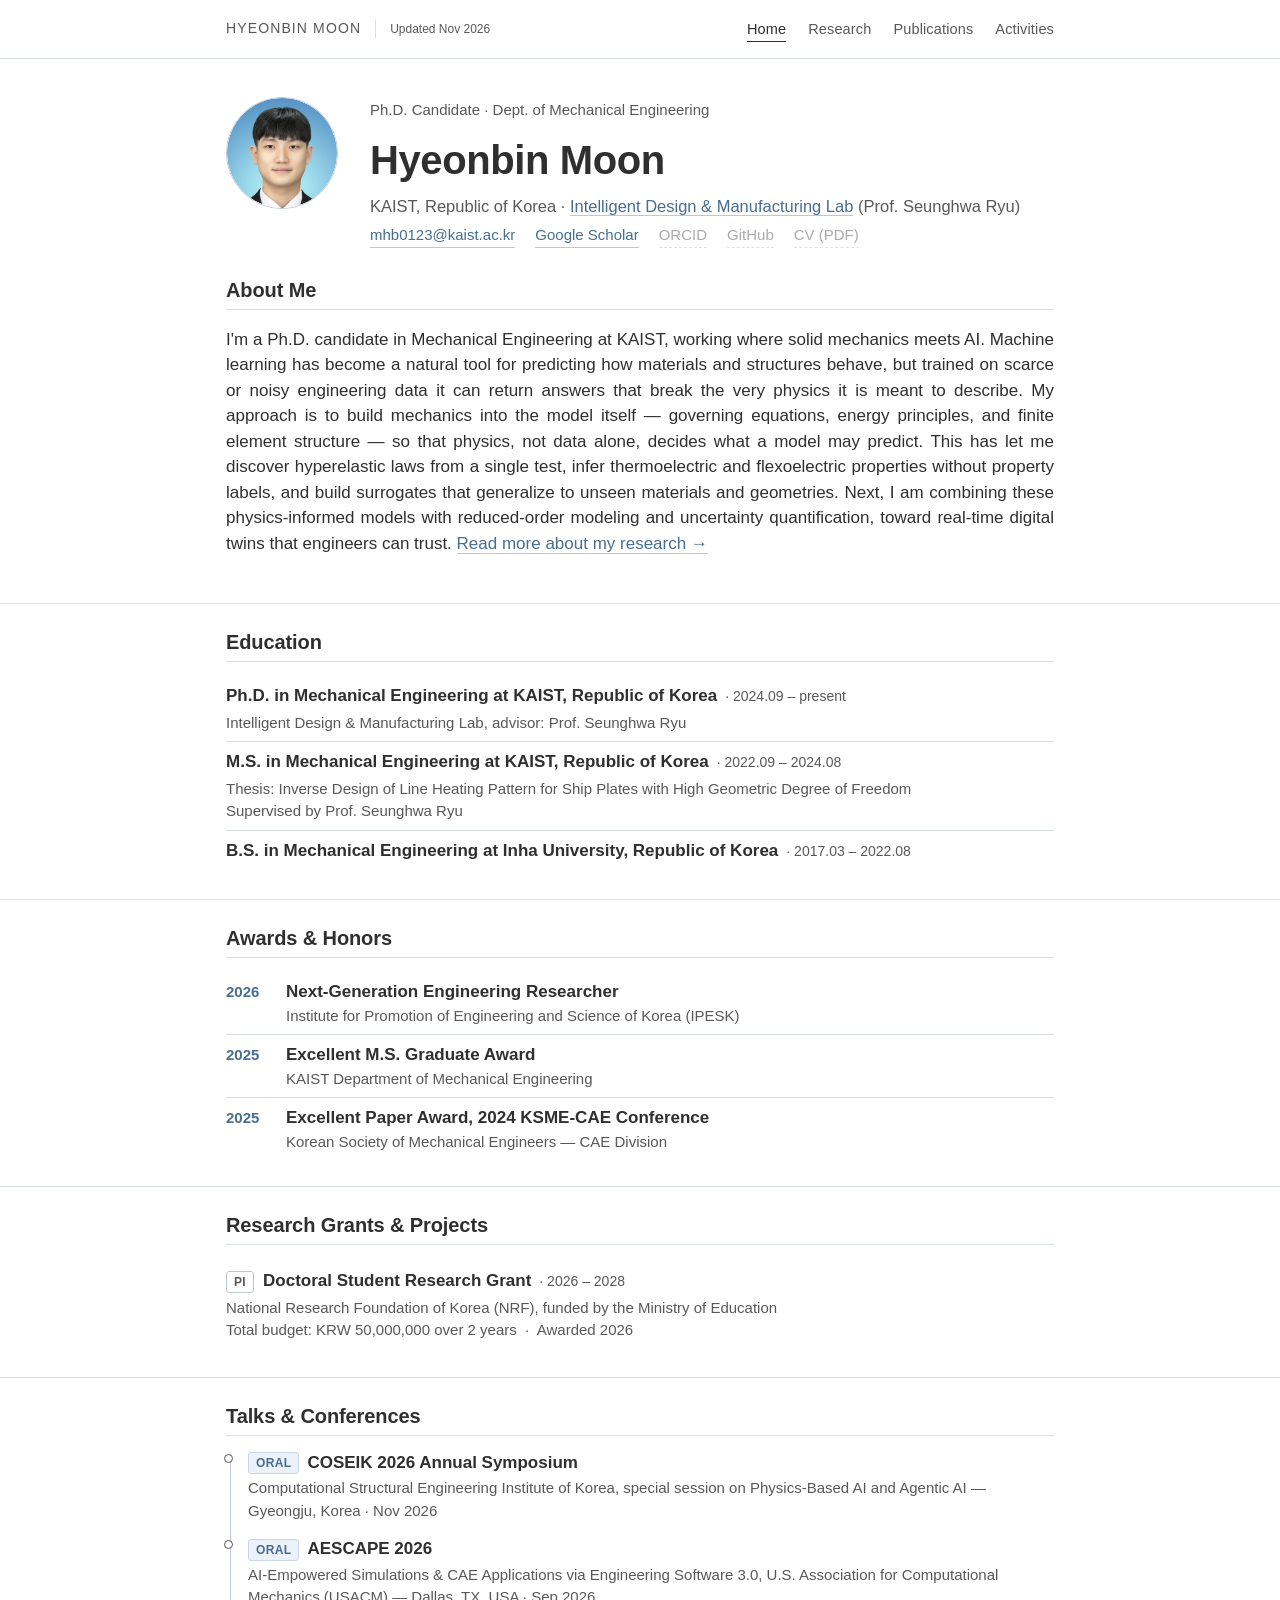
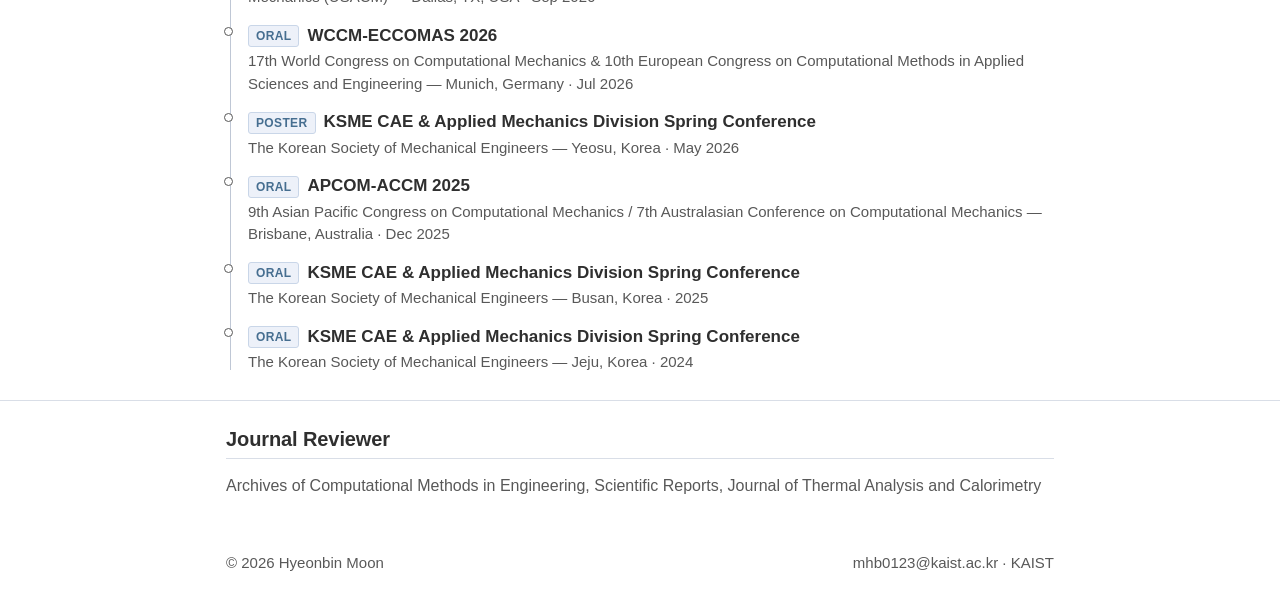
==== index.html @ 7c792e45 "Deeper orange for first-author numbers Co-Authored-By: Claude Opus 5.5 <noreply@anthropic.com>" ====
<!DOCTYPE html>
<html lang="en">
<head>
<meta charset="UTF-8">
<meta name="viewport" content="width=device-width, initial-scale=1.0">
<title>Hyeonbin Moon — Ph.D. Researcher</title>

<link rel="icon" type="image/svg+xml" href="data:image/svg+xml,%3Csvg xmlns='http://www.w3.org/2000/svg' viewBox='0 0 64 64'%3E%3Cdefs%3E%3ClinearGradient id='g' x1='0' y1='0' x2='1' y2='1'%3E%3Cstop offset='0' stop-color='%232657c9'/%3E%3Cstop offset='1' stop-color='%2300a896'/%3E%3C/linearGradient%3E%3C/defs%3E%3Ccircle cx='32' cy='32' r='32' fill='url(%23g)'/%3E%3Ctext x='32' y='43' font-family='Arial,Helvetica,sans-serif' font-size='27' font-weight='700' fill='white' text-anchor='middle'%3EHM%3C/text%3E%3C/svg%3E">

<meta name="description" content="Hyeonbin Moon — Ph.D. candidate in Mechanical Engineering at KAIST, working on computational solid mechanics through physics-informed machine learning. Publications, talks, and research.">

<meta property="og:type" content="website">
<meta property="og:title" content="Hyeonbin Moon — Ph.D. Researcher">
<meta property="og:description" content="Hyeonbin Moon — Ph.D. candidate in Mechanical Engineering at KAIST, working on computational solid mechanics through physics-informed machine learning. Publications, talks, and research.">
<meta name="twitter:card" content="summary">
<meta name="twitter:title" content="Hyeonbin Moon — Ph.D. Researcher">
<meta name="twitter:description" content="Hyeonbin Moon — Ph.D. candidate in Mechanical Engineering at KAIST, working on computational solid mechanics through physics-informed machine learning. Publications, talks, and research.">

<link rel="stylesheet" href="styles.css?v=20261115f">
<script type="application/ld+json">
{
  "@context": "https://schema.org",
  "@type": "Person",
  "name": "Hyeonbin Moon",
  "jobTitle": "Ph.D. Candidate",
  "email": "mailto:mhb0123@kaist.ac.kr",
  "affiliation": {
    "@type": "CollegeOrUniversity",
    "name": "KAIST (Korea Advanced Institute of Science and Technology)"
  },
  "alumniOf": [
    {"@type": "CollegeOrUniversity", "name": "KAIST"},
    {"@type": "CollegeOrUniversity", "name": "Inha University"}
  ],
  "sameAs": [
    "https://scholar.google.com/citations?hl=en&user=YVXCVJMAAAAJ"
  ],
  "knowsAbout": ["AI for Solid Mechanics", "Physics-Informed Machine Learning", "Computational Solid Mechanics", "Reduced-Order Modeling", "Uncertainty Quantification", "Digital Twins", "Inverse Design"]
}
</script>
</head>
<body class="page-home">

<nav>
  <div class="wrap">
    <div class="brand-group">
      <a class="brand" href="index.html">HYEONBIN MOON</a>
      <span class="nav-updated">Updated Nov 2026</span>
    </div>
    <button class="nav-toggle" id="navToggle" aria-label="Toggle menu" aria-expanded="false">
      <span></span><span></span><span></span>
    </button>
    <ul id="navList">
      <li><a href="index.html" aria-current="page">Home</a></li>
      <li><a href="research.html">Research</a></li>
      <li><a href="publications.html">Publications</a></li>
      <li><a href="misc.html">Activities</a></li>
    </ul>
  </div>
</nav>

<header class="hero">
  <div class="wrap hero-row">
    <div class="avatar"><div class="avatar-inner"><img src="[data-uri]" alt="Hyeonbin Moon"></div></div>
    <div class="hero-text">
      <span class="eyebrow">Ph.D. Candidate · Dept. of Mechanical Engineering</span>
      <h1 class="name">Hyeonbin Moon</h1>
      <p class="role-affiliation">KAIST, Republic of Korea · <a href="https://sites.google.com/site/seunghwalab/home" target="_blank" rel="noopener">Intelligent Design &amp; Manufacturing Lab</a> (Prof. Seunghwa Ryu)</p>
      <div class="contact-row">
        <a href="mailto:mhb0123@kaist.ac.kr">mhb0123@kaist.ac.kr</a>
        <a href="https://scholar.google.com/citations?hl=en&user=YVXCVJMAAAAJ" target="_blank" rel="noopener">Google Scholar</a>
        <span class="contact-pending">ORCID</span>
        <span class="contact-pending">GitHub</span>
        <span class="contact-pending">CV (PDF)</span>
      </div>
    </div>
  </div>

  <div class="wrap hero-about-wrap">
    <div class="section-head"><h2>About Me</h2></div>
    <div class="bio">
        <p>
          I'm a Ph.D. candidate in Mechanical Engineering at KAIST, working where solid mechanics meets AI.
          Machine learning has become a natural tool for predicting how materials and structures behave, but
          trained on scarce or noisy engineering data it can return answers that break the very physics it is
          meant to describe. My approach is to build mechanics into the model itself &mdash; governing equations,
          energy principles, and finite element structure &mdash; so that physics, not data alone, decides what a
          model may predict. This has let me discover hyperelastic laws from a single test, infer thermoelectric
          and flexoelectric properties without property labels, and build surrogates that generalize to unseen
          materials and geometries. Next, I am combining these physics-informed models with reduced-order modeling
          and uncertainty quantification, toward real-time digital twins that engineers can trust.
          <a href="research.html">Read more about my research &rarr;</a>
        </p>
      </div>
  </div>
</header>

<section id="education">
  <div class="wrap">
    <div class="section-head"><span class="icon-badge"><svg viewBox="0 0 24 24" fill="none" stroke="currentColor" stroke-width="2" stroke-linecap="round" stroke-linejoin="round"><path d="M2 9l10-5 10 5-10 5-10-5z"/><path d="M6 11.5v4.5c0 1.5 3 3 6 3s6-1.5 6-3v-4.5"/><path d="M22 9v6"/></svg></span><h2>Education</h2></div>

    <div class="edu-grid">
    <div class="edu-item">
      <div class="edu-degree">Ph.D. in Mechanical Engineering at KAIST, Republic of Korea<span class="edu-dates">&middot; 2024.09 &ndash; present</span></div>
      <div class="edu-meta">Intelligent Design &amp; Manufacturing Lab, advisor: Prof. Seunghwa Ryu</div>
    </div>
    <div class="edu-item">
      <div class="edu-degree">M.S. in Mechanical Engineering at KAIST, Republic of Korea<span class="edu-dates">&middot; 2022.09 &ndash; 2024.08</span></div>
      <div class="edu-meta">Thesis: Inverse Design of Line Heating Pattern for Ship Plates with High Geometric Degree of Freedom</div>
      <div class="edu-meta">Supervised by Prof. Seunghwa Ryu</div>
    </div>
    <div class="edu-item">
      <div class="edu-degree">B.S. in Mechanical Engineering at Inha University, Republic of Korea<span class="edu-dates">&middot; 2017.03 &ndash; 2022.08</span></div>
    </div>
    </div>
  </div>
</section>

<section id="awards">
  <div class="wrap">
    <div class="section-head"><span class="icon-badge"><svg viewBox="0 0 24 24" fill="none" stroke="currentColor" stroke-width="2" stroke-linecap="round" stroke-linejoin="round"><path d="M8 4h8v4a4 4 0 0 1-8 0V4z"/><path d="M8 5H5.5a2.5 2.5 0 0 0 2.5 4.5"/><path d="M16 5h2.5A2.5 2.5 0 0 1 16 9.5"/><path d="M12 12v3"/><path d="M9 20h6"/><path d="M10 15h4l1 5H9l1-5z"/></svg></span><h2>Awards &amp; Honors</h2></div>

    <div class="award-grid">
    <div class="award-item">
      <div class="award-year">2026</div>
      <div>
        <div class="award-name">Next-Generation Engineering Researcher</div>
        <div class="award-org">Institute for Promotion of Engineering and Science of Korea (IPESK)</div>
      </div>
    </div>
    <div class="award-item">
      <div class="award-year">2025</div>
      <div>
        <div class="award-name">Excellent M.S. Graduate Award</div>
        <div class="award-org">KAIST Department of Mechanical Engineering</div>
      </div>
    </div>
    <div class="award-item">
      <div class="award-year">2025</div>
      <div>
        <div class="award-name">Excellent Paper Award, 2024 KSME-CAE Conference</div>
        <div class="award-org">Korean Society of Mechanical Engineers &mdash; CAE Division</div>
      </div>
    </div>
    </div>
  </div>
</section>

<section id="grants">
  <div class="wrap">
    <div class="section-head"><span class="icon-badge"><svg viewBox="0 0 24 24" fill="none" stroke="currentColor" stroke-width="2" stroke-linecap="round" stroke-linejoin="round"><rect x="2" y="6" width="20" height="12" rx="2"/><circle cx="12" cy="12" r="2.5"/><path d="M6 12h.01"/><path d="M18 12h.01"/></svg></span><h2>Research Grants &amp; Projects</h2></div>

    <div class="grant-grid">
    <div class="grant-item">
      <div class="grant-title"><span class="grant-role">PI</span>Doctoral Student Research Grant<span class="grant-dates">&middot; 2026 &ndash; 2028</span></div>
      <div class="grant-meta">National Research Foundation of Korea (NRF), funded by the Ministry of Education</div>
      <div class="grant-meta">Total budget: KRW 50,000,000 over 2 years &nbsp;&middot;&nbsp; Awarded 2026</div>
    </div>
    </div>
  </div>
</section>

<section id="talks">
  <div class="wrap">
    <div class="section-head"><span class="icon-badge"><svg viewBox="0 0 24 24" fill="none" stroke="currentColor" stroke-width="2" stroke-linecap="round" stroke-linejoin="round"><rect x="9" y="2" width="6" height="12" rx="3"/><path d="M5 10a7 7 0 0 0 14 0"/><path d="M12 17v4"/><path d="M9 21h6"/></svg></span><h2>Talks &amp; Conferences</h2></div>
    <div class="timeline">
      <div class="talk">
        <div class="talk-title"><span class="talk-tag">Oral</span>COSEIK 2026 Annual Symposium</div>
        <div class="talk-place">Computational Structural Engineering Institute of Korea, special session on Physics-Based AI and Agentic AI &mdash; Gyeongju, Korea <span class="talk-date">&middot; Nov 2026</span></div>
      </div>
      <div class="talk">
        <div class="talk-title"><span class="talk-tag">Oral</span>AESCAPE 2026</div>
        <div class="talk-place">AI-Empowered Simulations &amp; CAE Applications via Engineering Software 3.0, U.S. Association for Computational Mechanics (USACM) &mdash; Dallas, TX, USA <span class="talk-date">&middot; Sep 2026</span></div>
      </div>
      <div class="talk">
        <div class="talk-title"><span class="talk-tag">Oral</span>WCCM-ECCOMAS 2026</div>
        <div class="talk-place">17th World Congress on Computational Mechanics &amp; 10th European Congress on Computational Methods in Applied Sciences and Engineering &mdash; Munich, Germany <span class="talk-date">&middot; Jul 2026</span></div>
      </div>
      <div class="talk">
        <div class="talk-title"><span class="talk-tag">Poster</span>KSME CAE &amp; Applied Mechanics Division Spring Conference</div>
        <div class="talk-place">The Korean Society of Mechanical Engineers &mdash; Yeosu, Korea <span class="talk-date">&middot; May 2026</span></div>
      </div>
      <div class="talk">
        <div class="talk-title"><span class="talk-tag">Oral</span>APCOM-ACCM 2025</div>
        <div class="talk-place">9th Asian Pacific Congress on Computational Mechanics / 7th Australasian Conference on Computational Mechanics &mdash; Brisbane, Australia <span class="talk-date">&middot; Dec 2025</span></div>
      </div>
      <div class="talk">
        <div class="talk-title"><span class="talk-tag">Oral</span>KSME CAE &amp; Applied Mechanics Division Spring Conference</div>
        <div class="talk-place">The Korean Society of Mechanical Engineers &mdash; Busan, Korea <span class="talk-date">&middot; 2025</span></div>
      </div>
      <div class="talk">
        <div class="talk-title"><span class="talk-tag">Oral</span>KSME CAE &amp; Applied Mechanics Division Spring Conference</div>
        <div class="talk-place">The Korean Society of Mechanical Engineers &mdash; Jeju, Korea <span class="talk-date">&middot; 2024</span></div>
      </div>
    </div>
  </div>
</section>

<section id="reviewer">
  <div class="wrap">
    <div class="section-head"><span class="icon-badge"><svg viewBox="0 0 24 24" fill="none" stroke="currentColor" stroke-width="2" stroke-linecap="round" stroke-linejoin="round"><path d="M9 11l3 3L22 4"/><path d="M21 12v7a2 2 0 0 1-2 2H5a2 2 0 0 1-2-2V5a2 2 0 0 1 2-2h11"/></svg></span><h2>Journal Reviewer</h2></div>
    <div class="journal-list"><span>Archives of Computational Methods in Engineering</span><span>Scientific Reports</span><span>Journal of Thermal Analysis and Calorimetry</span></div>
  </div>
</section>

<footer id="contact">
  <div class="wrap">
    <span>© 2026 Hyeonbin Moon</span>
    <span>mhb0123@kaist.ac.kr · KAIST</span>
  </div>
</footer>

<script>
  (function(){
    var toggle = document.getElementById('navToggle');
    var list = document.getElementById('navList');
    toggle.addEventListener('click', function(){
      var open = list.classList.toggle('open');
      toggle.setAttribute('aria-expanded', open ? 'true' : 'false');
    });
    list.querySelectorAll('a').forEach(function(link){
      link.addEventListener('click', function(){
        list.classList.remove('open');
        toggle.setAttribute('aria-expanded', 'false');
      });
    });
  })();
</script>
</body>
</html>
---- styles.css ----
:root{
  --paper:#FFFFFF;
  --ink:#2F2F2F;
  --ink-soft:#585858;
  --line:#D9DEE7;
  --line-strong:#BFC7D5;
  --accent:#466E90;
  --hover:#F3F5F7;
}

*{box-sizing:border-box;}
html{scroll-behavior:smooth;}
body{
  margin:0;
  background:var(--paper);
  color:var(--ink);
  font-family:Arial, Helvetica, 'Helvetica Neue', -apple-system, 'Segoe UI', sans-serif;
  font-size:17px;
  line-height:1.5;
  -webkit-font-smoothing:antialiased;
}
::selection{background:var(--ink);color:var(--paper);}

a{color:var(--accent);text-decoration:none;border-bottom:1px solid var(--line-strong);}
a:hover{color:var(--ink);border-color:var(--ink);}
a:focus-visible,button:focus-visible{outline:2px solid var(--ink);outline-offset:2px;}

h1,h2,h3{font-family:Arial, Helvetica, 'Helvetica Neue', -apple-system, 'Segoe UI', sans-serif;font-weight:600;margin:0;letter-spacing:-0.01em;line-height:1.2;}

.wrap{max-width:900px;margin:0 auto;padding:0 36px;}

/* ---------- nav ---------- */
nav{
  position:sticky;top:0;z-index:10;
  background:rgba(255,255,255,0.94);
  backdrop-filter:blur(6px);
  border-bottom:1px solid var(--line);
}
nav .wrap{display:flex;justify-content:space-between;align-items:center;height:58px;position:relative;}
nav .brand{font-family:Arial, Helvetica, 'Helvetica Neue', -apple-system, 'Segoe UI', sans-serif;font-size:14px;letter-spacing:0.08em;color:var(--ink-soft);text-transform:uppercase;border-bottom:none;}
nav .brand:hover{color:var(--ink);border-bottom:none;}
.brand-group{display:flex;align-items:center;gap:14px;}
.nav-updated{
  font-family:Arial, Helvetica, 'Helvetica Neue', -apple-system, 'Segoe UI', sans-serif;font-size:12px;color:var(--ink-soft);
  white-space:nowrap;border-left:1px solid var(--line);padding-left:14px;
}
nav ul{list-style:none;display:flex;gap:22px;margin:0;padding:0;}
nav a{border:none;font-size:14.5px;color:var(--ink-soft);font-family:Arial, Helvetica, 'Helvetica Neue', -apple-system, 'Segoe UI', sans-serif;padding-bottom:2px;position:relative;letter-spacing:0.01em;}
nav a::after{content:"";position:absolute;left:0;right:100%;bottom:-3px;height:1px;background:var(--ink);transition:right 0.2s ease;}
nav a:hover{color:var(--ink);}
nav a:hover::after{right:0;}
nav a[aria-current="page"]{color:var(--ink);}
nav a[aria-current="page"]::after{right:0;}

.nav-toggle{
  display:none;flex-direction:column;justify-content:center;gap:5px;
  width:32px;height:32px;background:none;border:none;cursor:pointer;padding:0;
}
.nav-toggle span{display:block;width:100%;height:1.5px;background:var(--ink);border-radius:1px;transition:transform 0.2s ease, opacity 0.2s ease;}
.nav-toggle[aria-expanded="true"] span:nth-child(1){transform:translateY(7px) rotate(45deg);}
.nav-toggle[aria-expanded="true"] span:nth-child(2){opacity:0;}
.nav-toggle[aria-expanded="true"] span:nth-child(3){transform:translateY(-7px) rotate(-45deg);}

/* ---------- hero ---------- */
header.hero{
  position:relative;
  padding:38px 0 30px;
  border-bottom:1px solid var(--line);
  background:var(--paper);
}
.hero-row{display:flex;gap:32px;align-items:flex-start;position:relative;z-index:1;}
.hero-about-wrap{margin-top:30px;}
.avatar{
  flex:0 0 auto;
  width:112px;height:112px;border-radius:50%;
  padding:0;
  background:none;
  border:1px solid var(--line-strong);
}
.avatar-inner{
  width:100%;height:100%;border-radius:50%;
  background:var(--paper);
  display:flex;align-items:center;justify-content:center;
  font-family:Arial, Helvetica, 'Helvetica Neue', -apple-system, 'Segoe UI', sans-serif;font-size:34px;font-weight:600;
  color:var(--ink);
  overflow:hidden;
}
.avatar-inner img{
  width:100%;height:100%;
  object-fit:cover;
  border-radius:50%;
  display:block;
}
.eyebrow{
  display:inline-block;
  font-family:Arial, Helvetica, 'Helvetica Neue', -apple-system, 'Segoe UI', sans-serif;font-size:15px;font-weight:500;color:var(--ink-soft);
  letter-spacing:0;text-transform:none;margin-bottom:14px;
}
h1.name{
  font-size:40px;margin-bottom:10px;letter-spacing:-0.01em;
  color:var(--ink);
}
.role-affiliation{color:var(--ink-soft);font-size:16.5px;margin:0 0 6px;}
.role-tagline{
  color:var(--ink-soft);font-size:17.5px;margin:0 0 22px;font-style:italic;
}
.contact-row{display:flex;flex-wrap:wrap;gap:20px;font-family:Arial, Helvetica, 'Helvetica Neue', -apple-system, 'Segoe UI', sans-serif;font-size:15px;}
.contact-pending{color:var(--ink-soft);opacity:0.5;border-bottom:1px dashed var(--line-strong);cursor:default;}

/* ---------- sections ---------- */
section{padding:26px 0;border-bottom:1px solid var(--line);}
section:last-of-type{border-bottom:none;}
.section-head{
  display:flex;align-items:baseline;gap:14px;margin-bottom:14px;
  border-bottom:1px solid var(--line);padding-bottom:7px;
}
.icon-badge{display:none;}
.section-head h2{font-size:20px;font-weight:600;letter-spacing:-0.005em;}
.section-head .note{margin-left:4px;}

.bio p{color:var(--ink);font-size:17px;text-align:justify;hyphens:auto;}
.interests{margin-top:20px;font-size:14.5px;color:var(--ink-soft);}
.interests span{color:var(--ink-soft);}
.interests span+span::before{content:"  \00b7  ";color:var(--line-strong);}

/* journal reviewer list */
.journal-list{font-size:16px;color:var(--ink-soft);line-height:1.6;}
.journal-list span{color:var(--ink-soft);}
.journal-list span+span::before{content:", ";color:var(--ink-soft);}

/* publications */
.pub-legend{
  font-size:13px;font-weight:400;color:var(--ink-soft);letter-spacing:0;
  font-family:Arial, Helvetica, 'Helvetica Neue', -apple-system, 'Segoe UI', sans-serif;
}
.pub{
  padding:14px 0;
  transition:background 0.15s ease;
}
.pub:hover{background:var(--hover);}
.pub-title{font-family:Arial, Helvetica, 'Helvetica Neue', -apple-system, 'Segoe UI', sans-serif;font-size:15.5px;font-weight:600;line-height:1.3;margin-bottom:2px;color:var(--ink);}
.pub-meta{font-size:14px;color:var(--ink-soft);line-height:1.35;}
.pub-meta strong{text-decoration:underline;text-underline-offset:2px;color:var(--ink);}
.pub-meta em{font-style:italic;font-weight:600;color:var(--accent);}
.in-press{font-style:italic;font-weight:500;color:var(--ink-soft);}
.pub-num{
  display:inline-block;font-family:Arial, Helvetica, 'Helvetica Neue', -apple-system, 'Segoe UI', sans-serif;font-size:15.5px;font-weight:500;
  color:var(--ink-soft);margin-right:9px;vertical-align:middle;
}
.pub-tag{
  display:inline-block;font-family:Arial, Helvetica, 'Helvetica Neue', -apple-system, 'Segoe UI', sans-serif;font-size:10px;font-weight:500;
  border:1px solid var(--line-strong);border-radius:3px;padding:1px 6px;margin-right:8px;vertical-align:middle;
  color:var(--ink-soft);
}
.tag-journal,.tag-conference,.tag-preprint{color:var(--ink-soft);}

/* education */
.edu-grid{display:flex;flex-direction:column;}
.edu-item{padding:7px 0;border-bottom:1px solid var(--line);transition:background 0.15s ease;}
.edu-item:last-child{border-bottom:none;}
.edu-item:hover{background:var(--hover);}
.edu-degree{font-family:Arial, Helvetica, 'Helvetica Neue', -apple-system, 'Segoe UI', sans-serif;font-size:17px;font-weight:600;margin-bottom:3px;color:var(--ink);}
.edu-meta{font-size:15px;color:var(--ink-soft);}
.edu-dates{
  font-family:Arial, Helvetica, 'Helvetica Neue', -apple-system, 'Segoe UI', sans-serif;font-size:14px;font-weight:400;
  color:var(--ink-soft);margin-left:8px;
}

/* awards */
.award-grid{display:flex;flex-direction:column;}
.award-item{
  display:flex;gap:16px;align-items:baseline;padding:7px 0;border-bottom:1px solid var(--line);
  transition:background 0.15s ease;
}
.award-item:last-child{border-bottom:none;}
.award-item:hover{background:var(--hover);}
.award-year{font-family:Arial, Helvetica, 'Helvetica Neue', -apple-system, 'Segoe UI', sans-serif;font-size:15px;color:var(--ink-soft);flex:0 0 auto;width:44px;}
.award-name{font-family:Arial, Helvetica, 'Helvetica Neue', -apple-system, 'Segoe UI', sans-serif;font-weight:600;font-size:17px;color:var(--ink);}
.award-org{font-size:15px;color:var(--ink-soft);}

/* research grants & projects */
.grant-grid{display:flex;flex-direction:column;}
.grant-item{padding:9px 0;border-bottom:1px solid var(--line);transition:background 0.15s ease;}
.grant-item:last-child{border-bottom:none;}
.grant-item:hover{background:var(--hover);}
.grant-title{
  font-family:Arial, Helvetica, 'Helvetica Neue', -apple-system, 'Segoe UI', sans-serif;
  font-size:17px;font-weight:600;margin-bottom:3px;color:var(--ink);
}
.grant-role{
  display:inline-block;font-family:Arial, Helvetica, 'Helvetica Neue', -apple-system, 'Segoe UI', sans-serif;
  font-size:12px;font-weight:600;
  border:1px solid var(--line-strong);border-radius:3px;padding:1px 7px;margin-right:9px;vertical-align:middle;
  color:var(--ink-soft);text-transform:uppercase;letter-spacing:0.03em;
}
.grant-dates{
  font-family:Arial, Helvetica, 'Helvetica Neue', -apple-system, 'Segoe UI', sans-serif;font-size:14px;font-weight:400;
  color:var(--ink-soft);margin-left:8px;
}
.grant-meta{font-size:15px;color:var(--ink-soft);}

/* research: current focus (collapsible) */
.focus-intro{
  font-size:17px;color:var(--ink-soft);margin:0 0 4px;
}
details.focus-item{
  border:1px solid var(--line-strong);
  border-radius:8px;
  margin-bottom:12px;
  background:var(--paper);
  transition:box-shadow 0.15s ease, border-color 0.15s ease;
  overflow:hidden;
}
details.focus-item:last-child{margin-bottom:0;}
details.focus-item:hover{
  border-color:var(--ink-soft);
  box-shadow:0 2px 10px rgba(47,47,47,0.06);
}
details.focus-item[open]{
  border-color:var(--ink-soft);
}
details.focus-item summary{
  cursor:pointer;
  list-style:none;
  display:flex;align-items:center;justify-content:space-between;gap:14px;
  font-family:Arial, Helvetica, 'Helvetica Neue', -apple-system, 'Segoe UI', sans-serif;font-size:17px;font-weight:600;
  color:var(--ink);
  padding:14px 16px;
  transition:background 0.15s ease;
}
details.focus-item summary::-webkit-details-marker{display:none;}
details.focus-item summary::marker{content:"";}
details.focus-item summary:hover{background:var(--hover);}
details.focus-item summary::after{
  content:"\25B8";
  flex:0 0 auto;
  font-size:15px;
  color:var(--ink-soft);
  width:16px;text-align:center;
  transition:transform 0.2s ease;
}
details.focus-item[open] summary::after{transform:rotate(90deg);}
details.focus-item .focus-body{
  margin:0;
  padding:0 16px 16px;
  font-size:17px;color:var(--ink-soft);
  text-align:justify;hyphens:auto;
}

/* misc */
.misc-item{
  padding:7px 0;border-bottom:1px solid var(--line);font-size:17px;color:var(--ink-soft);
}
.misc-item:last-child{border-bottom:none;}

/* talks / conferences timeline */
.timeline{position:relative;padding-left:22px;}
.timeline::before{content:"";position:absolute;left:4px;top:4px;bottom:4px;width:1px;background:var(--line-strong);}
.talk{position:relative;padding-bottom:12px;}
.talk:last-child{padding-bottom:0;}
.talk::before{
  content:"";position:absolute;left:-24px;top:4px;width:9px;height:9px;
  border-radius:50%;background:var(--paper);border:1.5px solid var(--ink-soft);
  box-sizing:border-box;
}
.talk-date{
  display:inline;font-family:Arial, Helvetica, 'Helvetica Neue', -apple-system, 'Segoe UI', sans-serif;font-size:15px;font-weight:400;
  color:var(--ink-soft);
}
.talk-title{font-family:Arial, Helvetica, 'Helvetica Neue', -apple-system, 'Segoe UI', sans-serif;font-weight:600;margin:2px 0;font-size:17px;color:var(--ink);}
.talk-place{font-size:15px;color:var(--ink-soft);}
.talk-tag{
  display:inline-block;font-family:Arial, Helvetica, 'Helvetica Neue', -apple-system, 'Segoe UI', sans-serif;font-size:12px;font-weight:600;
  border:1px solid var(--line-strong);border-radius:3px;padding:1px 7px;margin-right:8px;vertical-align:middle;
  color:var(--ink-soft);text-transform:uppercase;letter-spacing:0.03em;
}

/* footer */
footer{padding:28px 0 40px;color:var(--ink-soft);font-size:15px;}
footer .wrap{display:flex;justify-content:space-between;flex-wrap:wrap;gap:10px;}

.note{
  font-family:Arial, Helvetica, 'Helvetica Neue', -apple-system, 'Segoe UI', sans-serif;font-size:13.5px;font-weight:500;color:var(--ink-soft);
  border-bottom:1px dashed var(--line-strong);
}

/* ---------- subpage banner (for non-home pages) ---------- */
.page-banner{
  padding:52px 0 36px;
  border-bottom:1px solid var(--line);
  background:var(--paper);
}
.page-banner .eyebrow{margin-bottom:12px;}
.page-banner h1{font-size:34px;letter-spacing:-0.01em;color:var(--ink);}
.page-banner p{color:var(--ink-soft);font-size:16.5px;margin-top:8px;}

@media (max-width:680px){
  .nav-toggle{display:flex;}
  .nav-updated{display:none;}
  nav ul{
    display:none;position:absolute;left:0;right:0;top:100%;
    flex-direction:column;gap:0;
    background:var(--paper);border-bottom:1px solid var(--line);
    padding:8px 28px 16px;
  }
  nav ul.open{display:flex;}
  nav ul li{width:100%;}
  nav a{display:block;padding:10px 0;}
  nav a::after{display:none;}
}

@media (max-width:600px){
  .hero-row{flex-direction:column;gap:18px;}
  h1.name{font-size:30px;}
}

@media (prefers-reduced-motion: reduce){
  html{scroll-behavior:auto;}
  *{transition:none !important;}
}

/* ---------- research thrusts (v2) ---------- */
.thrust-q{font-style:italic;color:var(--ink-soft);margin:0 0 10px;}
.key-work{margin:12px 0 0;padding:10px 14px;border-left:3px solid var(--line-strong);background:var(--hover);font-size:15px;line-height:1.55;}
.key-work b{font-weight:600;}
.status-pill{display:inline-block;font-size:11.5px;font-weight:600;letter-spacing:.02em;border-radius:999px;padding:1px 9px;margin-left:auto;margin-right:14px;border:1px solid;}
.status-pill.done{color:#466E90;border-color:#C9D6E8;background:#EDF1F9;}
.status-pill.next{color:#8A6A1F;border-color:#EAD9A8;background:#FFF7E1;}
.next-list{margin:10px 0 0;padding-left:20px;}
.next-list li{margin:6px 0;}

/* first / co-first author: accent-colored number */



/* PPT palette accents: one color per focus area (same as the research app) */
#focus details.focus-item{border-left:4px solid var(--fc,var(--accent));}
#focus details.focus-item:nth-of-type(1){--fc:#B0646A;--fb:#FFEFEF;}
#focus details.focus-item:nth-of-type(2){--fc:#446B9E;--fb:#EDF1F9;}
#focus details.focus-item:nth-of-type(3){--fc:#5E8C5A;--fb:#EAF4E4;}
#focus details.focus-item:nth-of-type(4){--fc:#B58A2E;--fb:#FFF7E1;}
#focus details.focus-item[open] summary{background:var(--fb);color:var(--fc);}
#focus details.focus-item summary:hover{background:var(--fb);}
#focus .key-work{background:var(--fb,var(--hover));border-left-color:var(--fc,var(--line-strong));}
.talk-tag{color:var(--accent);border-color:#C9D6E8;background:#EDF1F9;}
.award-year{color:var(--accent);font-weight:600;}
/* first / co-first author: orange number */
.pub.first .pub-num{color:#D35400;}
.pub-key{color:#D35400;}
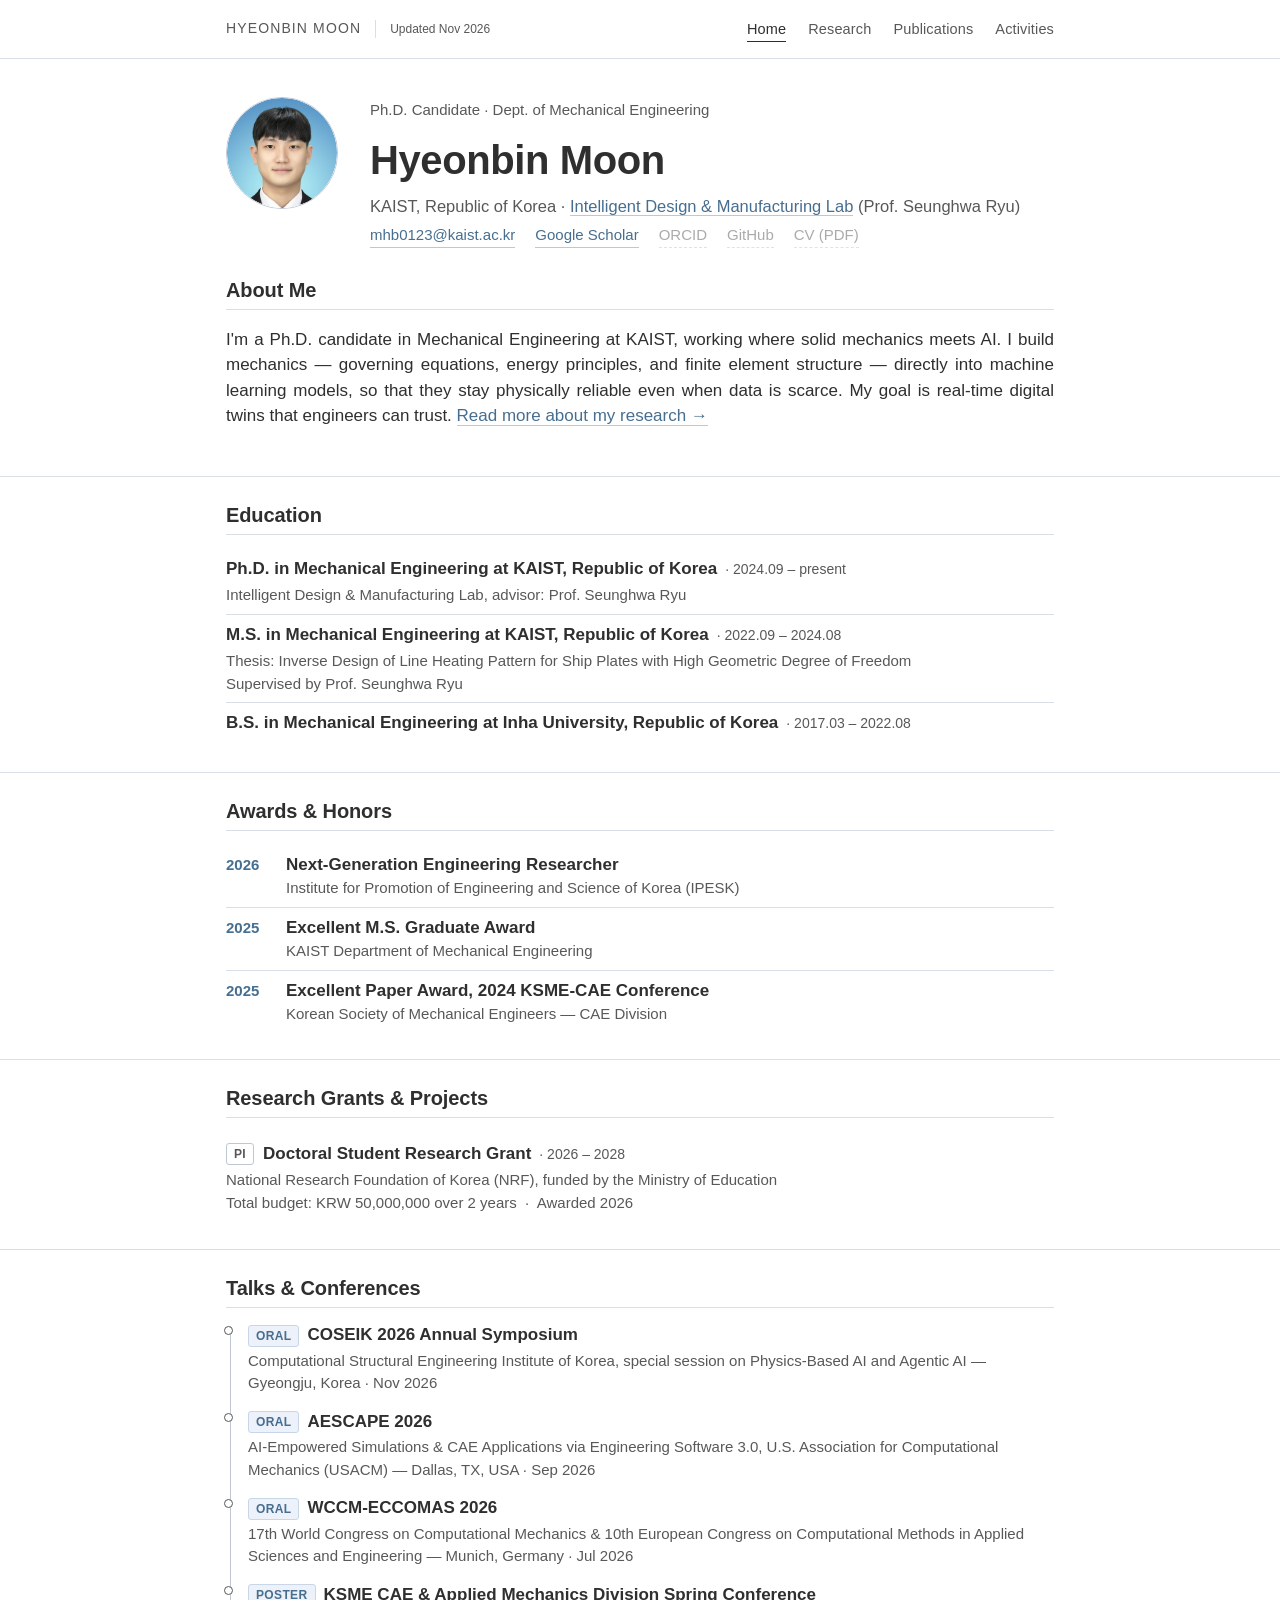
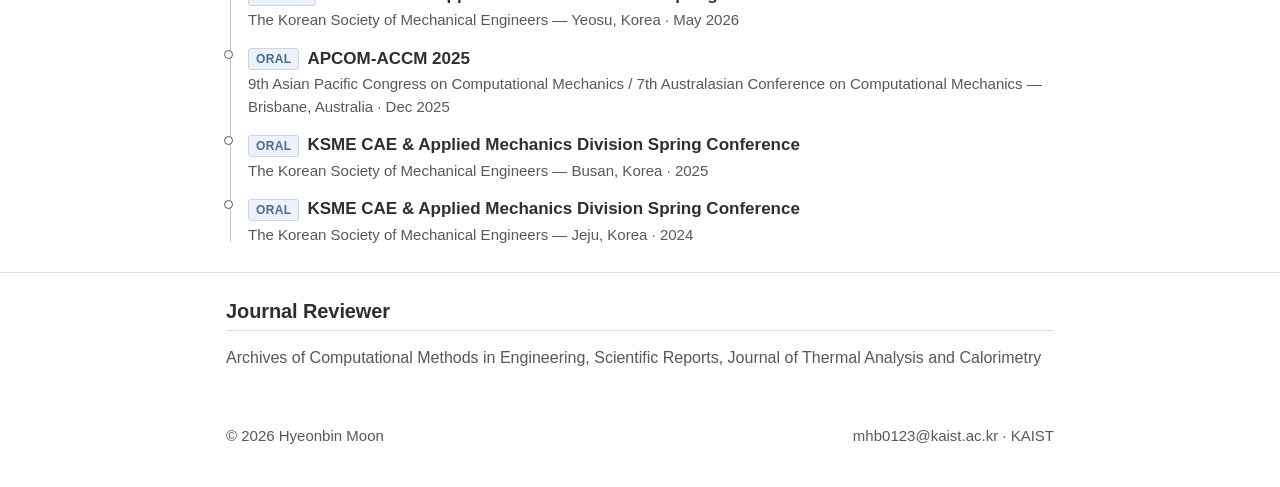
==== commit eafb6485: "Shorter About Me; move result highlights to Research Co-Authored-By: Claude Opus 5.5 <noreply@anthro" ====
--- a/index.html
+++ b/index.html
@@ -81,14 +81,9 @@
     <div class="bio">
         <p>
           I'm a Ph.D. candidate in Mechanical Engineering at KAIST, working where solid mechanics meets AI.
-          Machine learning has become a natural tool for predicting how materials and structures behave, but
-          trained on scarce or noisy engineering data it can return answers that break the very physics it is
-          meant to describe. My approach is to build mechanics into the model itself &mdash; governing equations,
-          energy principles, and finite element structure &mdash; so that physics, not data alone, decides what a
-          model may predict. This has let me discover hyperelastic laws from a single test, infer thermoelectric
-          and flexoelectric properties without property labels, and build surrogates that generalize to unseen
-          materials and geometries. Next, I am combining these physics-informed models with reduced-order modeling
-          and uncertainty quantification, toward real-time digital twins that engineers can trust.
+          I build mechanics &mdash; governing equations, energy principles, and finite element structure &mdash;
+          directly into machine learning models, so that they stay physically reliable even when data is scarce.
+          My goal is real-time digital twins that engineers can trust.
           <a href="research.html">Read more about my research &rarr;</a>
         </p>
       </div>
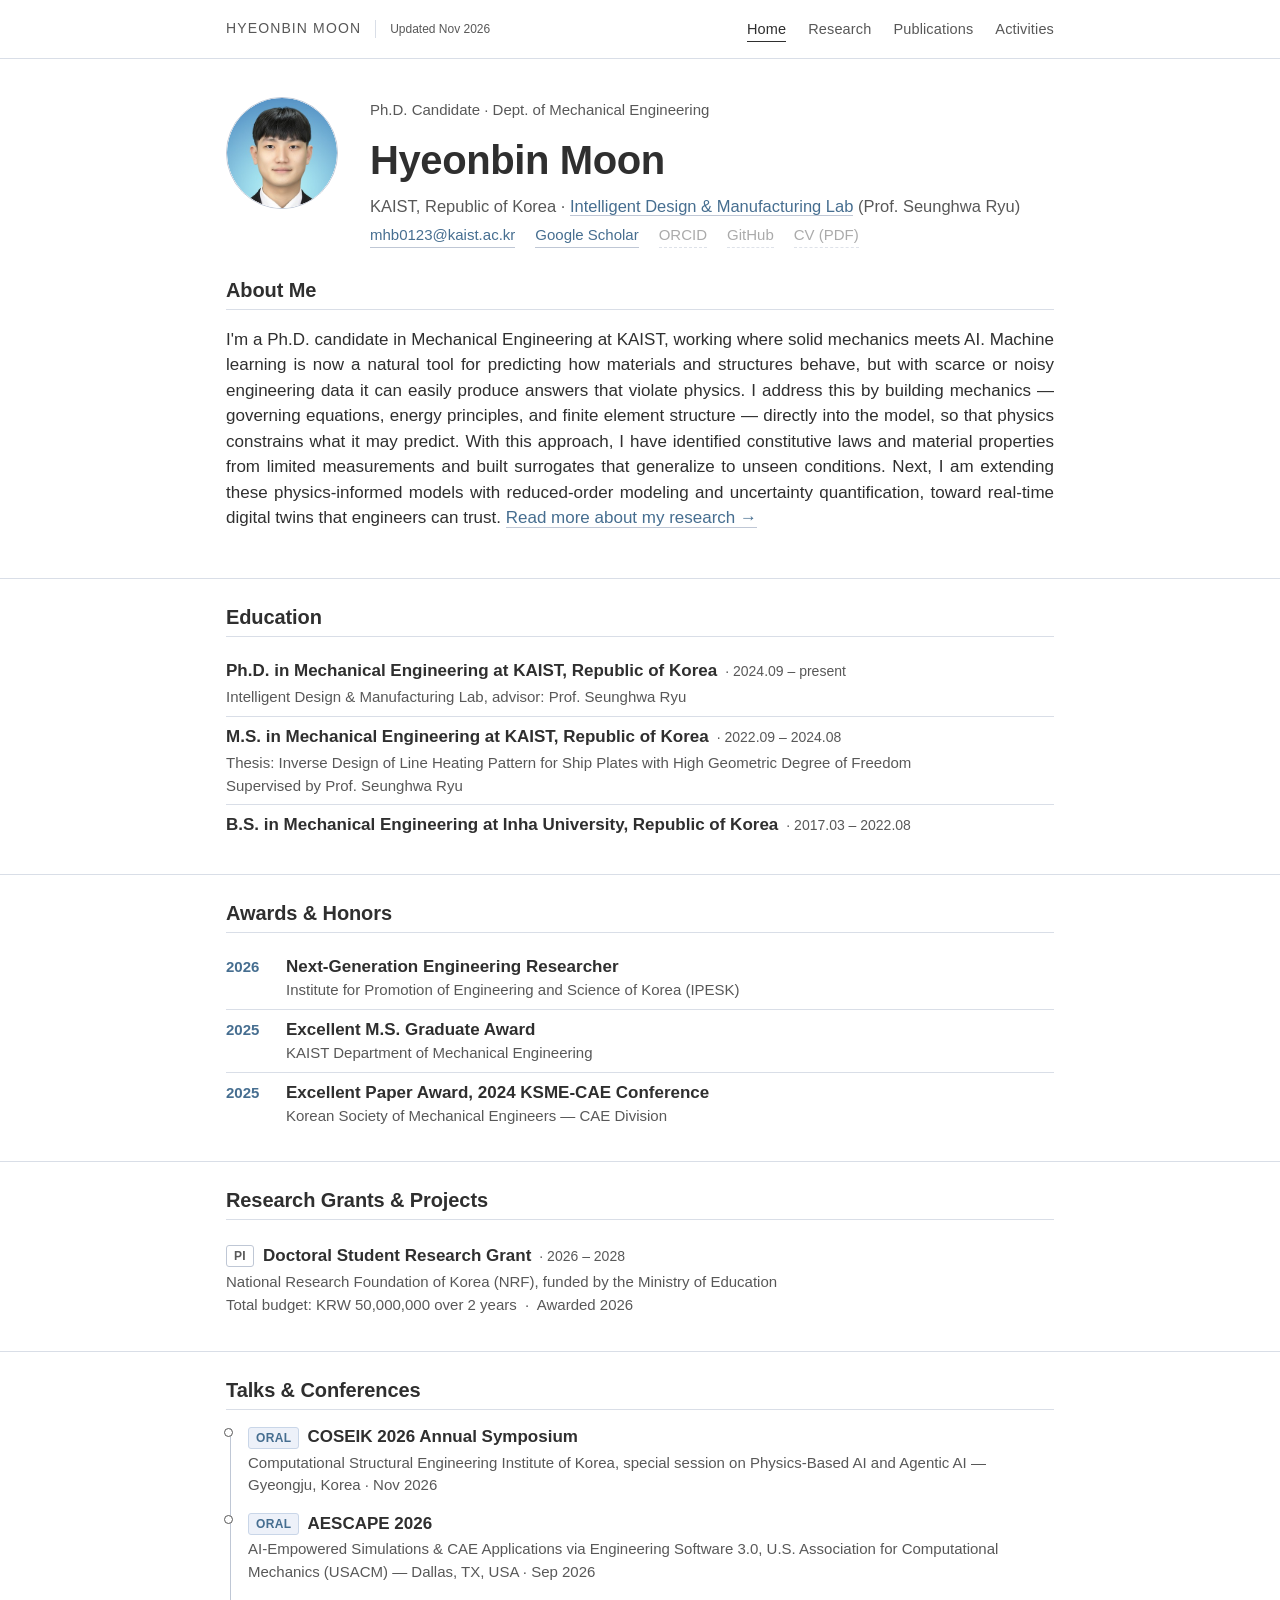
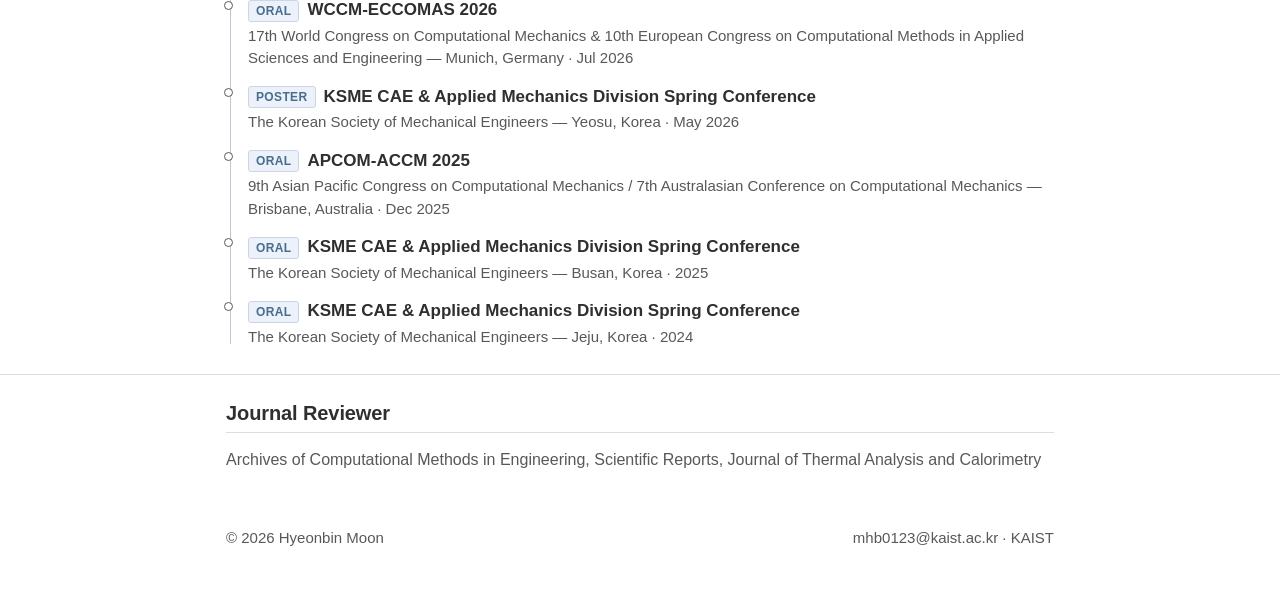
==== commit 6bc90a03: "About Me: five-sentence version Co-Authored-By: Claude Opus 5.5 <noreply@anthropic.com>" ====
--- a/index.html
+++ b/index.html
@@ -81,9 +81,13 @@
     <div class="bio">
         <p>
           I'm a Ph.D. candidate in Mechanical Engineering at KAIST, working where solid mechanics meets AI.
-          I build mechanics &mdash; governing equations, energy principles, and finite element structure &mdash;
-          directly into machine learning models, so that they stay physically reliable even when data is scarce.
-          My goal is real-time digital twins that engineers can trust.
+          Machine learning is now a natural tool for predicting how materials and structures behave, but with scarce or
+          noisy engineering data it can easily produce answers that violate physics. I address this by building mechanics
+          &mdash; governing equations, energy principles, and finite element structure &mdash; directly into the model, so
+          that physics constrains what it may predict. With this approach, I have identified constitutive laws and material
+          properties from limited measurements and built surrogates that generalize to unseen conditions. Next, I am
+          extending these physics-informed models with reduced-order modeling and uncertainty quantification, toward
+          real-time digital twins that engineers can trust.
           <a href="research.html">Read more about my research &rarr;</a>
         </p>
       </div>
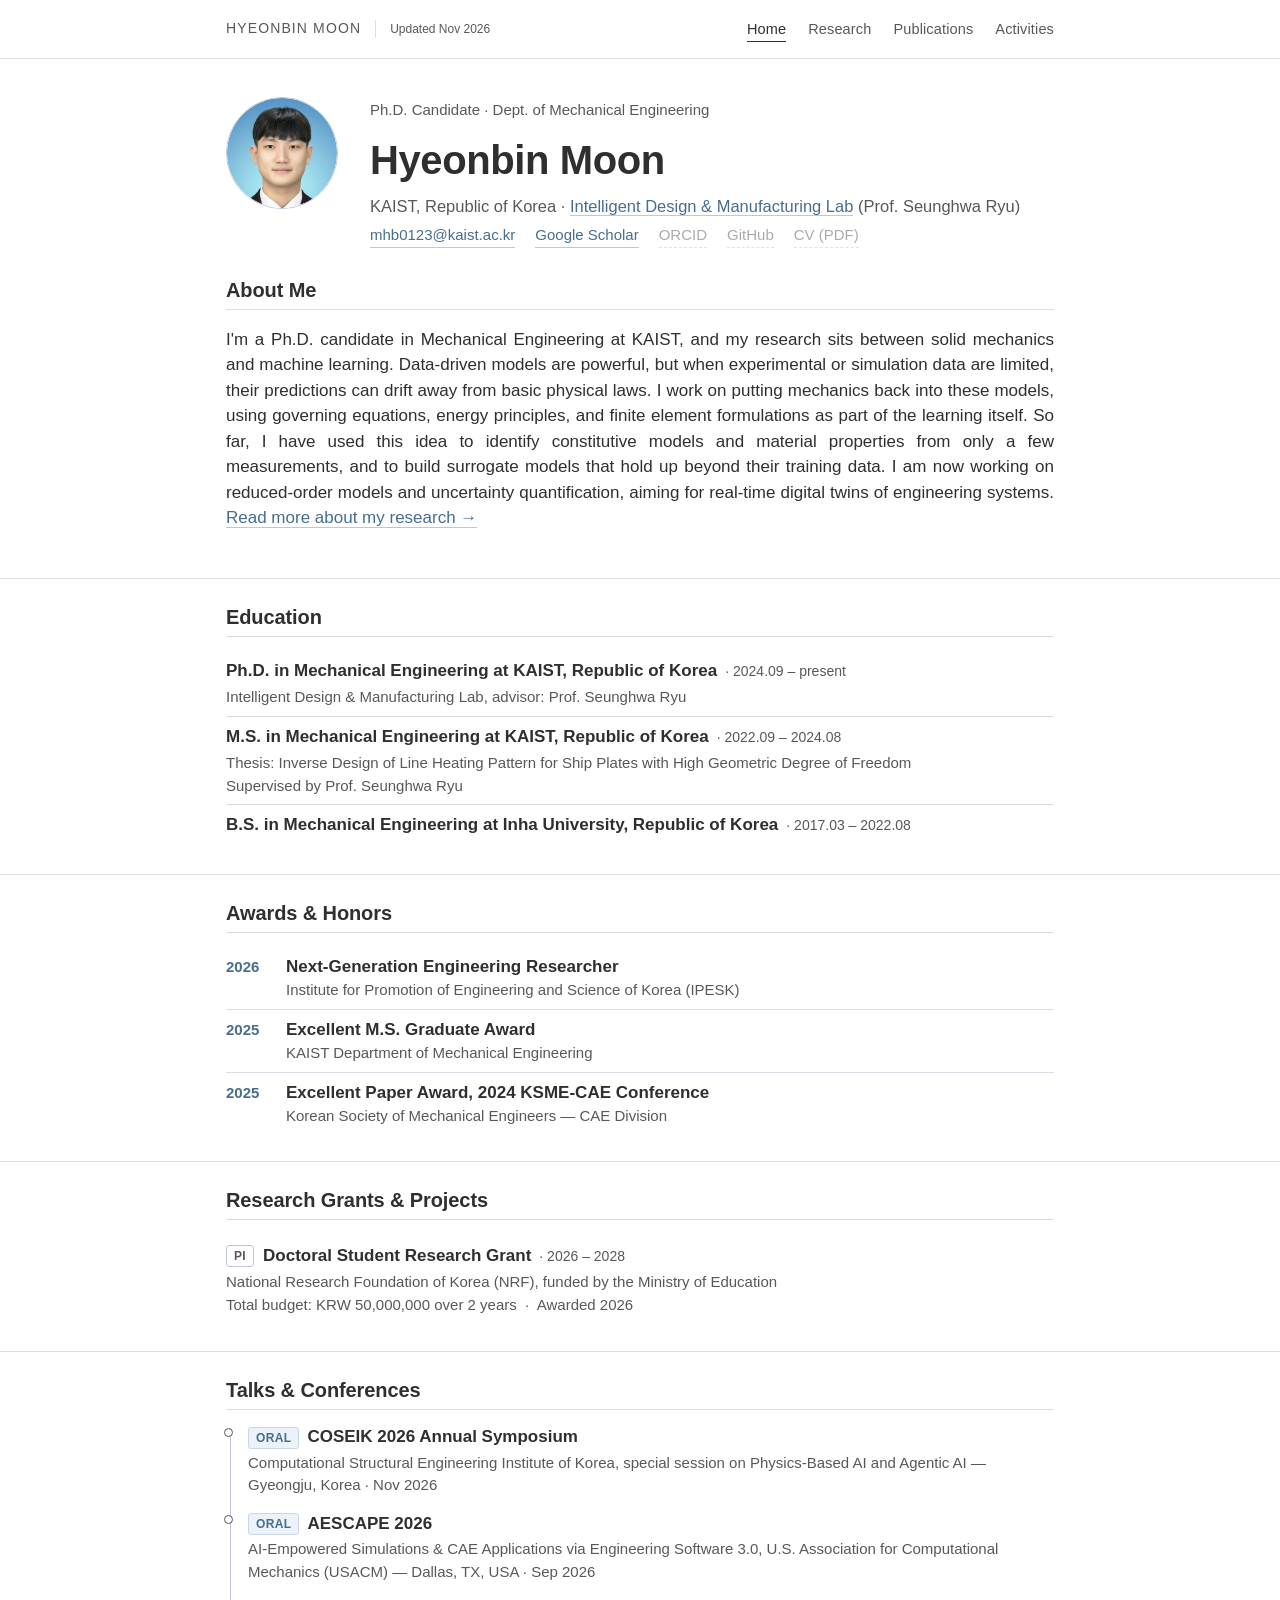
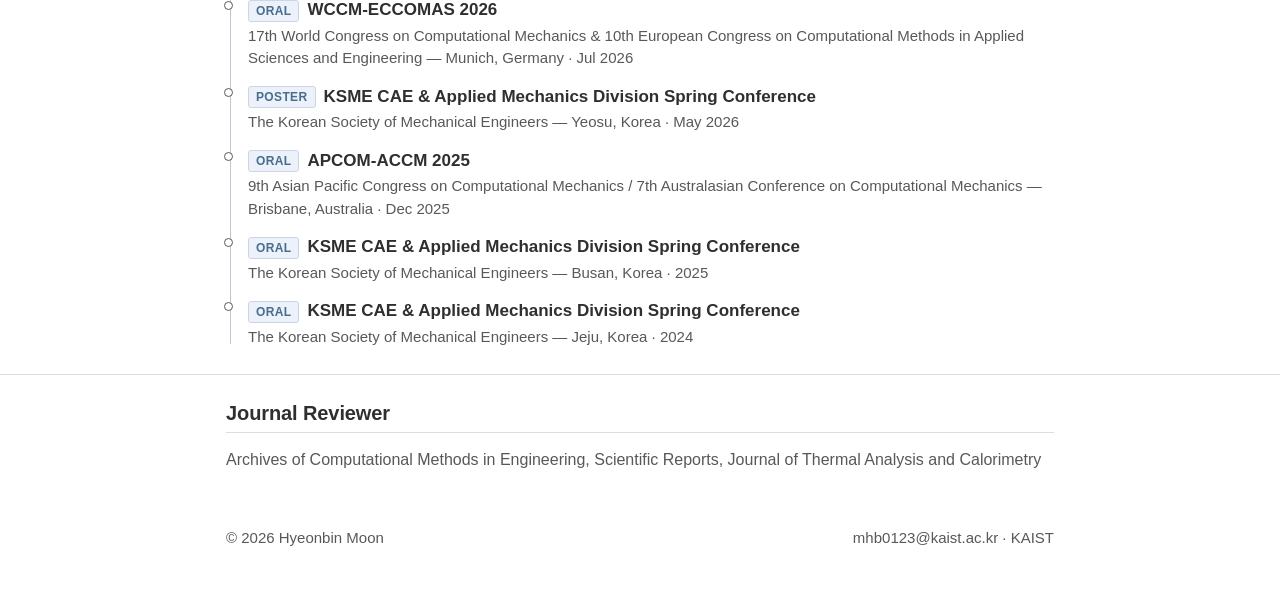
==== commit b85255e9: "About Me: more natural wording Co-Authored-By: Claude Opus 5.5 <noreply@anthropic.com>" ====
--- a/index.html
+++ b/index.html
@@ -80,14 +80,13 @@
     <div class="section-head"><h2>About Me</h2></div>
     <div class="bio">
         <p>
-          I'm a Ph.D. candidate in Mechanical Engineering at KAIST, working where solid mechanics meets AI.
-          Machine learning is now a natural tool for predicting how materials and structures behave, but with scarce or
-          noisy engineering data it can easily produce answers that violate physics. I address this by building mechanics
-          &mdash; governing equations, energy principles, and finite element structure &mdash; directly into the model, so
-          that physics constrains what it may predict. With this approach, I have identified constitutive laws and material
-          properties from limited measurements and built surrogates that generalize to unseen conditions. Next, I am
-          extending these physics-informed models with reduced-order modeling and uncertainty quantification, toward
-          real-time digital twins that engineers can trust.
+          I'm a Ph.D. candidate in Mechanical Engineering at KAIST, and my research sits between solid mechanics
+          and machine learning. Data-driven models are powerful, but when experimental or simulation data are limited,
+          their predictions can drift away from basic physical laws. I work on putting mechanics back into these models,
+          using governing equations, energy principles, and finite element formulations as part of the learning itself.
+          So far, I have used this idea to identify constitutive models and material properties from only a few measurements,
+          and to build surrogate models that hold up beyond their training data. I am now working on reduced-order models
+          and uncertainty quantification, aiming for real-time digital twins of engineering systems.
           <a href="research.html">Read more about my research &rarr;</a>
         </p>
       </div>
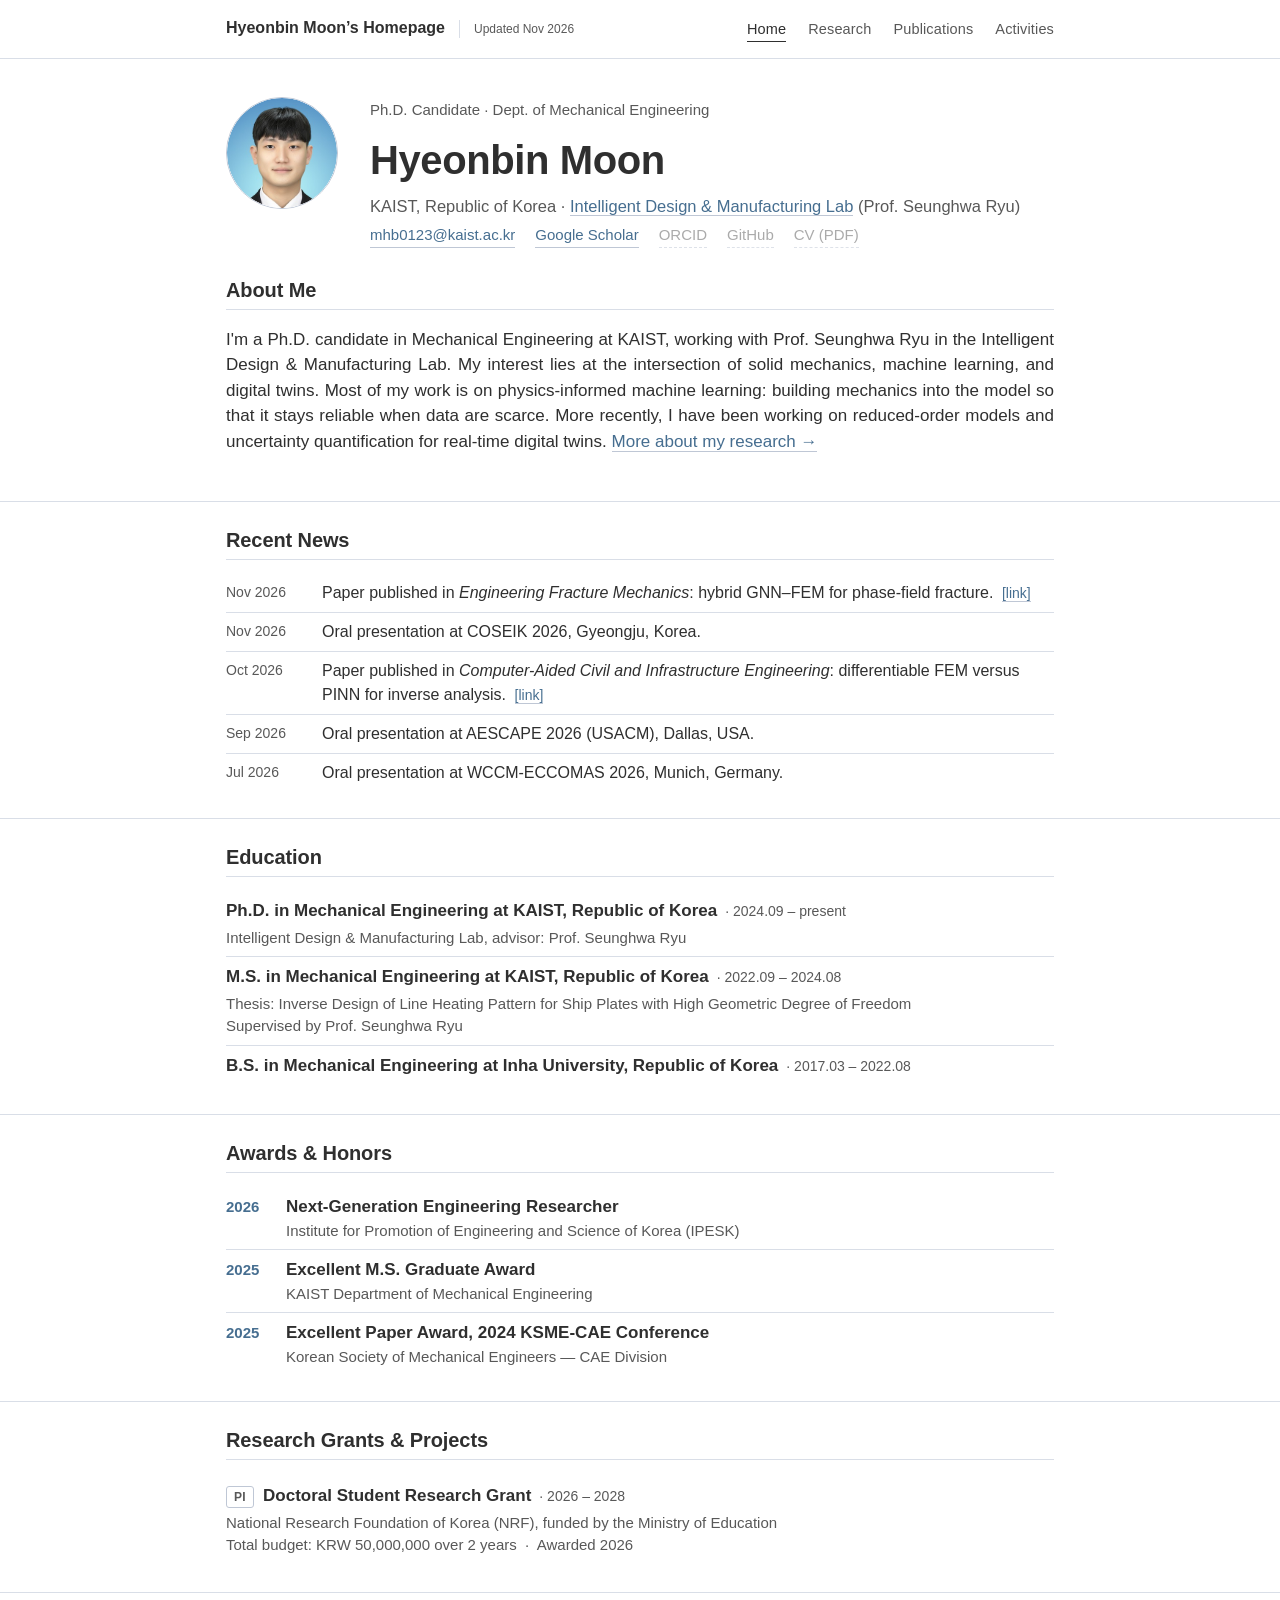
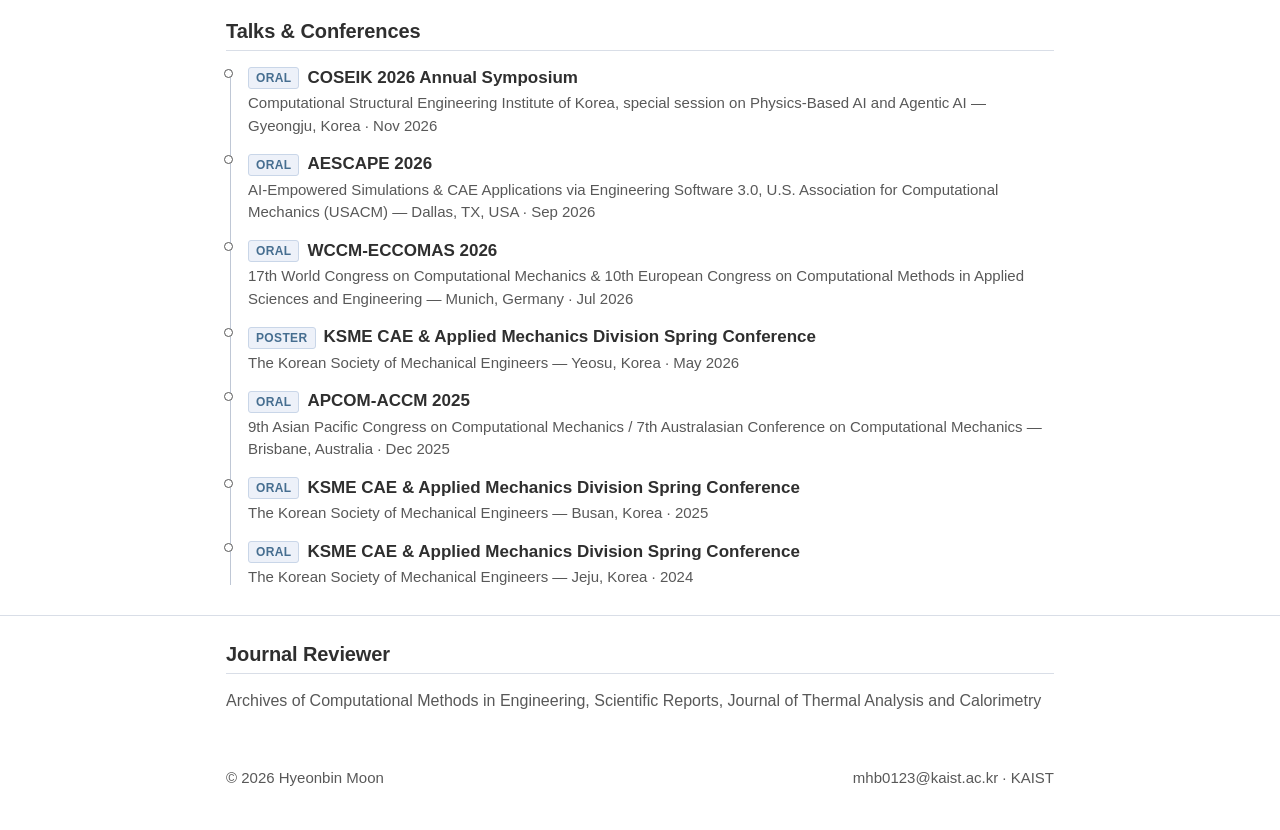
==== commit a0e4b4a6: "Home: news list and one-paragraph About; Publications: figure thumbnails; Research: plainer wording " ====
--- a/index.html
+++ b/index.html
@@ -16,7 +16,7 @@
 <meta name="twitter:title" content="Hyeonbin Moon — Ph.D. Researcher">
 <meta name="twitter:description" content="Hyeonbin Moon — Ph.D. candidate in Mechanical Engineering at KAIST, working on computational solid mechanics through physics-informed machine learning. Publications, talks, and research.">
 
-<link rel="stylesheet" href="styles.css?v=20261115f">
+<link rel="stylesheet" href="styles.css?v=20261121h">
 <script type="application/ld+json">
 {
   "@context": "https://schema.org",
@@ -44,7 +44,7 @@
 <nav>
   <div class="wrap">
     <div class="brand-group">
-      <a class="brand" href="index.html">HYEONBIN MOON</a>
+      <a class="brand" href="index.html">Hyeonbin Moon&rsquo;s Homepage</a>
       <span class="nav-updated">Updated Nov 2026</span>
     </div>
     <button class="nav-toggle" id="navToggle" aria-label="Toggle menu" aria-expanded="false">
@@ -80,18 +80,28 @@
     <div class="section-head"><h2>About Me</h2></div>
     <div class="bio">
         <p>
-          I'm a Ph.D. candidate in Mechanical Engineering at KAIST, and my research sits between solid mechanics
-          and machine learning. Data-driven models are powerful, but when experimental or simulation data are limited,
-          their predictions can drift away from basic physical laws. I work on putting mechanics back into these models,
-          using governing equations, energy principles, and finite element formulations as part of the learning itself.
-          So far, I have used this idea to identify constitutive models and material properties from only a few measurements,
-          and to build surrogate models that hold up beyond their training data. I am now working on reduced-order models
-          and uncertainty quantification, aiming for real-time digital twins of engineering systems.
-          <a href="research.html">Read more about my research &rarr;</a>
+          I'm a Ph.D. candidate in Mechanical Engineering at KAIST, working with Prof. Seunghwa Ryu in the Intelligent
+          Design &amp; Manufacturing Lab. My interest lies at the intersection of solid mechanics, machine learning, and
+          digital twins. Most of my work is on physics-informed machine learning: building mechanics into the model so that
+          it stays reliable when data are scarce. More recently, I have been working on reduced-order models and uncertainty
+          quantification for real-time digital twins. <a href="research.html">More about my research &rarr;</a>
         </p>
       </div>
   </div>
 </header>
+
+<section id="news">
+  <div class="wrap">
+    <div class="section-head"><h2>Recent News</h2></div>
+    <ul class="news-list">
+      <li><span class="news-date">Nov 2026</span><span class="news-text">Paper published in <em>Engineering Fracture Mechanics</em>: hybrid GNN&ndash;FEM for phase-field fracture. <a href="publications.html#pub-16">[link]</a></span></li>
+      <li><span class="news-date">Nov 2026</span><span class="news-text">Oral presentation at COSEIK 2026, Gyeongju, Korea.</span></li>
+      <li><span class="news-date">Oct 2026</span><span class="news-text">Paper published in <em>Computer-Aided Civil and Infrastructure Engineering</em>: differentiable FEM versus PINN for inverse analysis. <a href="publications.html#pub-15">[link]</a></span></li>
+      <li><span class="news-date">Sep 2026</span><span class="news-text">Oral presentation at AESCAPE 2026 (USACM), Dallas, USA.</span></li>
+      <li><span class="news-date">Jul 2026</span><span class="news-text">Oral presentation at WCCM-ECCOMAS 2026, Munich, Germany.</span></li>
+    </ul>
+  </div>
+</section>
 
 <section id="education">
   <div class="wrap">
--- a/styles.css
+++ b/styles.css
@@ -37,7 +37,7 @@
   border-bottom:1px solid var(--line);
 }
 nav .wrap{display:flex;justify-content:space-between;align-items:center;height:58px;position:relative;}
-nav .brand{font-family:Arial, Helvetica, 'Helvetica Neue', -apple-system, 'Segoe UI', sans-serif;font-size:14px;letter-spacing:0.08em;color:var(--ink-soft);text-transform:uppercase;border-bottom:none;}
+nav .brand{font-family:Arial, Helvetica, 'Helvetica Neue', -apple-system, 'Segoe UI', sans-serif;font-size:16px;letter-spacing:0;color:var(--ink);font-weight:600;border-bottom:none;}
 nav .brand:hover{color:var(--ink);border-bottom:none;}
 .brand-group{display:flex;align-items:center;gap:14px;}
 .nav-updated{
@@ -333,17 +333,28 @@
 
 
 
-/* PPT palette accents: one color per focus area (same as the research app) */
-#focus details.focus-item{border-left:4px solid var(--fc,var(--accent));}
-#focus details.focus-item:nth-of-type(1){--fc:#B0646A;--fb:#FFEFEF;}
-#focus details.focus-item:nth-of-type(2){--fc:#446B9E;--fb:#EDF1F9;}
-#focus details.focus-item:nth-of-type(3){--fc:#5E8C5A;--fb:#EAF4E4;}
-#focus details.focus-item:nth-of-type(4){--fc:#B58A2E;--fb:#FFF7E1;}
-#focus details.focus-item[open] summary{background:var(--fb);color:var(--fc);}
-#focus details.focus-item summary:hover{background:var(--fb);}
-#focus .key-work{background:var(--fb,var(--hover));border-left-color:var(--fc,var(--line-strong));}
 .talk-tag{color:var(--accent);border-color:#C9D6E8;background:#EDF1F9;}
 .award-year{color:var(--accent);font-weight:600;}
 /* first / co-first author: orange number */
 .pub.first .pub-num{color:#D35400;}
 .pub-key{color:#D35400;}
+
+/* Recent News: compact dated list */
+.news-list{list-style:none;margin:0;padding:0;}
+.news-list li{display:flex;gap:18px;padding:7px 0;border-bottom:1px solid var(--line);font-size:16px;line-height:1.5;}
+.news-list li:last-child{border-bottom:none;}
+.news-date{flex:0 0 78px;font-family:Arial, Helvetica, sans-serif;font-size:14px;color:var(--ink-soft);padding-top:1px;}
+.news-text a{margin-left:4px;font-size:14px;}
+
+/* Publications: figure thumbnail next to each entry (Selected-publications style) */
+.pub{display:grid;grid-template-columns:150px 1fr;gap:22px;align-items:start;padding:14px 0;}
+.pub-thumb{border:none;display:flex;align-items:center;justify-content:center;width:150px;height:112px;background:#fff;border:1px solid var(--line);border-radius:4px;overflow:hidden;}
+.pub-thumb img{max-width:100%;max-height:100%;display:block;}
+.pub-thumb:hover{border-color:var(--ink-soft);}
+.pub-title{margin-bottom:3px;}
+.pub-venue{font-size:14px;color:var(--ink-soft);line-height:1.35;}
+.pub-venue em{font-style:italic;color:var(--accent);}
+.pub-links{margin-top:6px;}
+.pub-links a{display:inline-block;font-family:Arial, Helvetica, sans-serif;font-size:11px;letter-spacing:.04em;text-transform:uppercase;color:var(--ink);border:1px solid var(--ink-soft);border-radius:3px;padding:2px 10px;}
+.pub-links a:hover{border-color:var(--accent);color:var(--accent);}
+@media (max-width:640px){.pub{grid-template-columns:1fr;}.pub-thumb{width:100%;height:170px;}}
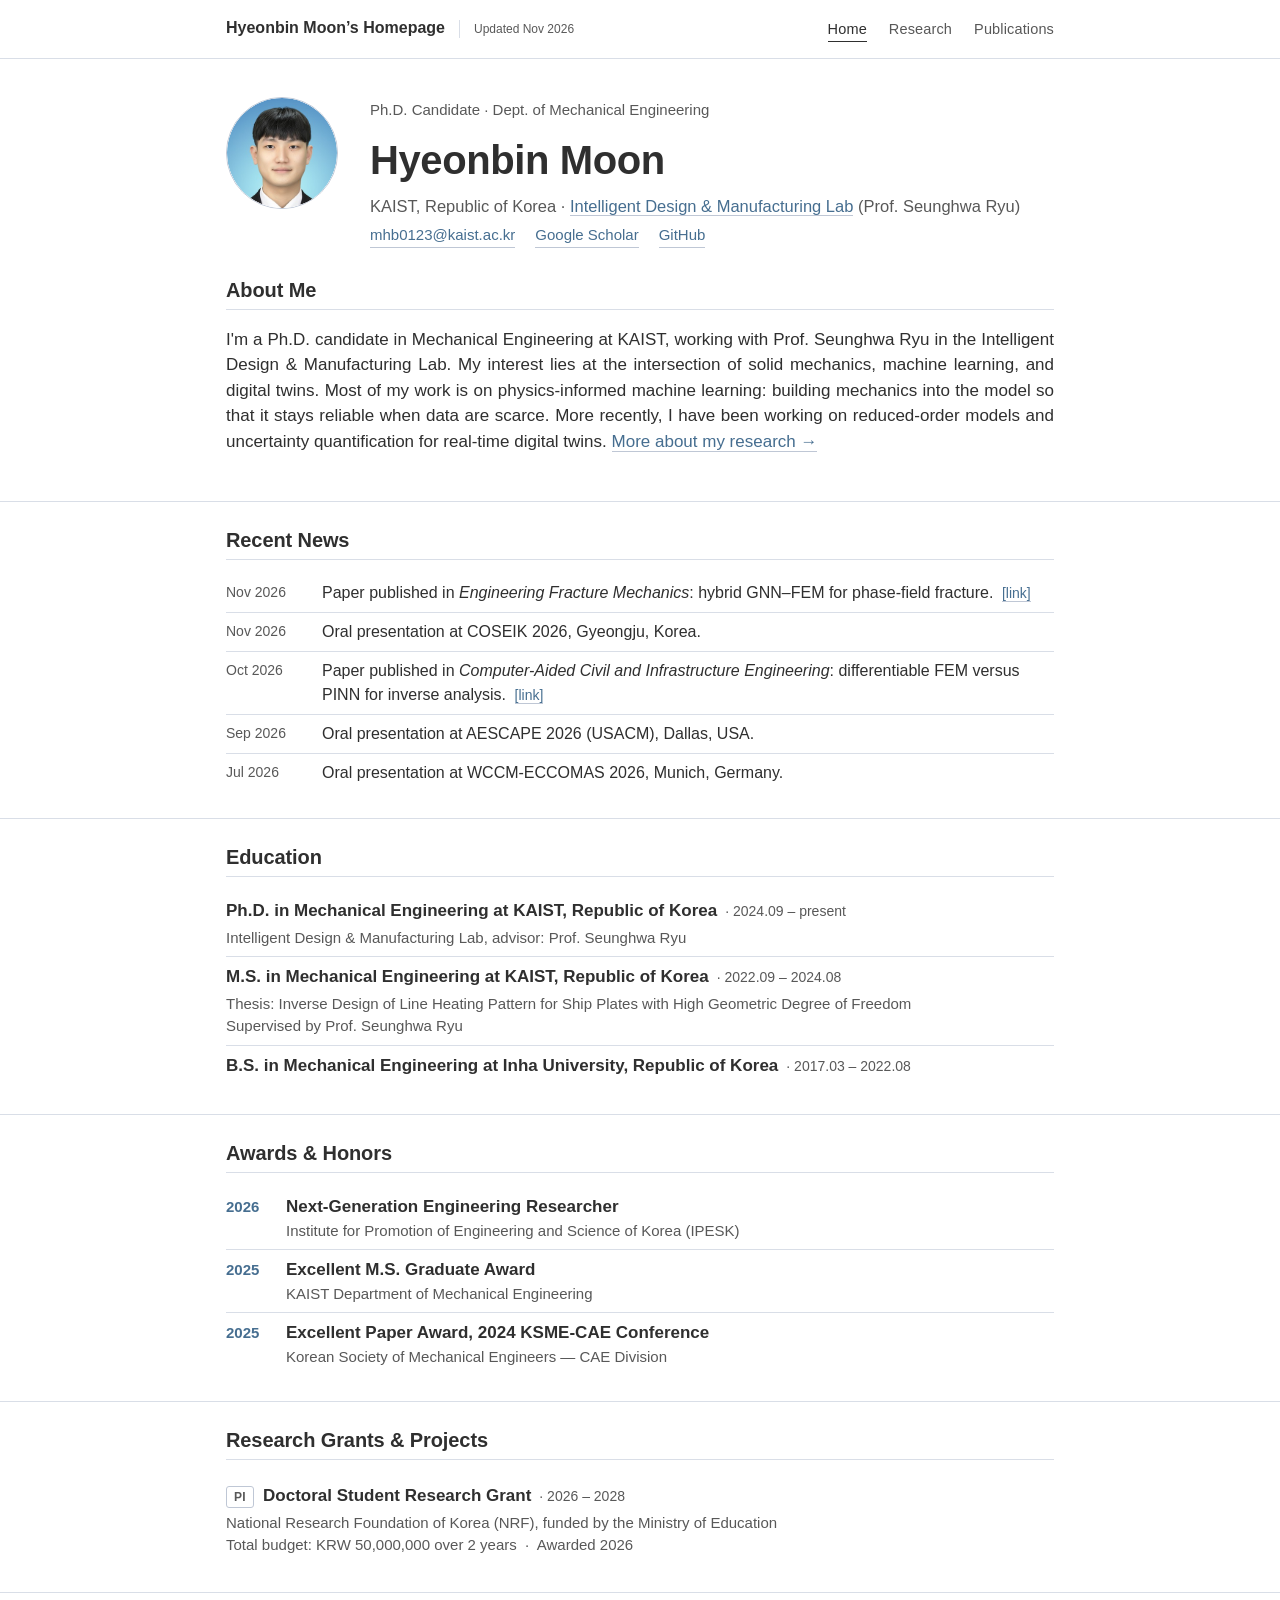
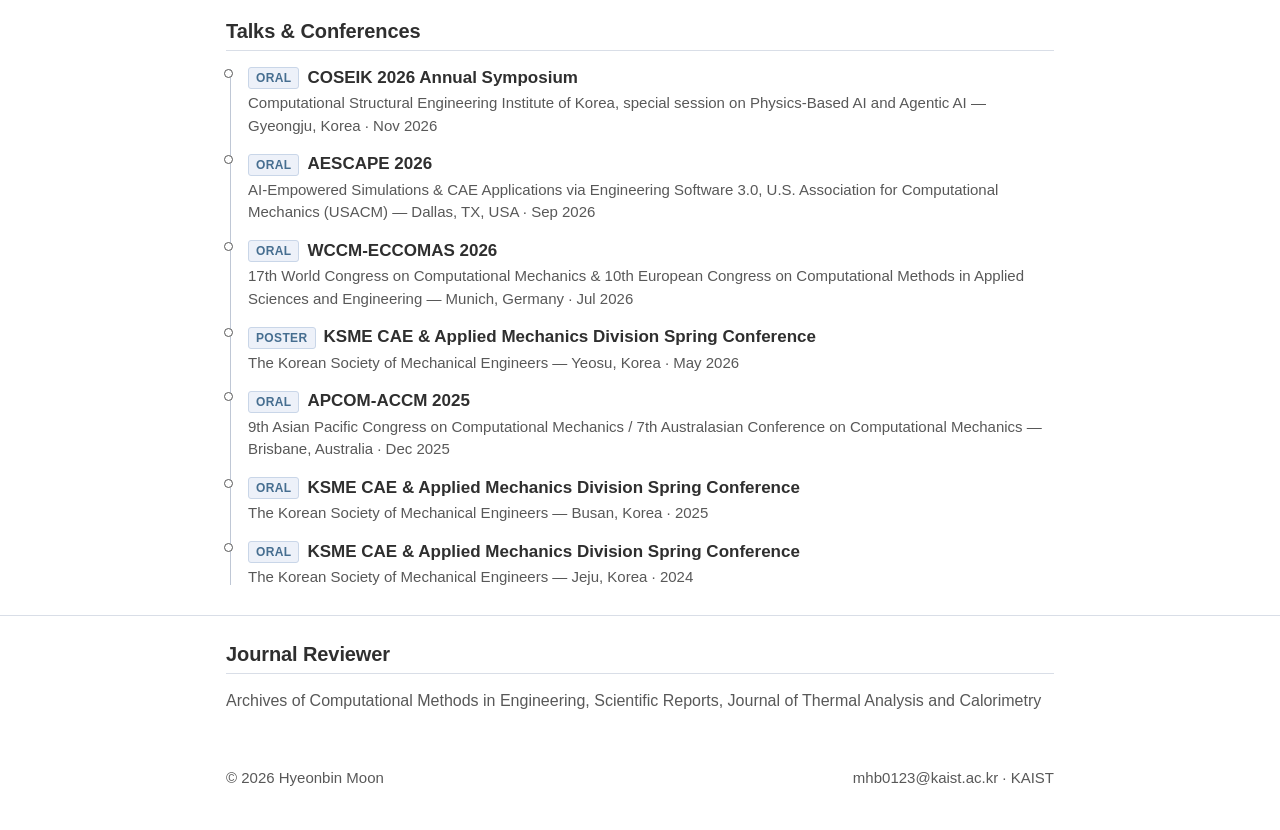
==== commit 92f5fdba: "Remove Activities page; GitHub link; mobile tweaks; share card and favicon - Nav: Home / Research / " ====
--- a/index.html
+++ b/index.html
@@ -5,18 +5,23 @@
 <meta name="viewport" content="width=device-width, initial-scale=1.0">
 <title>Hyeonbin Moon — Ph.D. Researcher</title>
 
-<link rel="icon" type="image/svg+xml" href="data:image/svg+xml,%3Csvg xmlns='http://www.w3.org/2000/svg' viewBox='0 0 64 64'%3E%3Cdefs%3E%3ClinearGradient id='g' x1='0' y1='0' x2='1' y2='1'%3E%3Cstop offset='0' stop-color='%232657c9'/%3E%3Cstop offset='1' stop-color='%2300a896'/%3E%3C/linearGradient%3E%3C/defs%3E%3Ccircle cx='32' cy='32' r='32' fill='url(%23g)'/%3E%3Ctext x='32' y='43' font-family='Arial,Helvetica,sans-serif' font-size='27' font-weight='700' fill='white' text-anchor='middle'%3EHM%3C/text%3E%3C/svg%3E">
+<link rel="icon" type="image/svg+xml" href="data:image/svg+xml,%3Csvg xmlns='http://www.w3.org/2000/svg' viewBox='0 0 64 64'%3E%3Ccircle cx='32' cy='32' r='32' fill='%23466E90'/%3E%3Ctext x='32' y='42' font-family='Arial,Helvetica,sans-serif' font-size='26' font-weight='700' fill='white' text-anchor='middle'%3EHM%3C/text%3E%3C/svg%3E">
 
 <meta name="description" content="Hyeonbin Moon — Ph.D. candidate in Mechanical Engineering at KAIST, working on computational solid mechanics through physics-informed machine learning. Publications, talks, and research.">
 
+<meta property="og:image" content="https://hyeonbin-moon.github.io/img/og-card.png">
+<meta property="og:image:width" content="1200">
+<meta property="og:image:height" content="630">
+<meta property="og:url" content="https://hyeonbin-moon.github.io/">
+<meta name="twitter:image" content="https://hyeonbin-moon.github.io/img/og-card.png">
 <meta property="og:type" content="website">
 <meta property="og:title" content="Hyeonbin Moon — Ph.D. Researcher">
 <meta property="og:description" content="Hyeonbin Moon — Ph.D. candidate in Mechanical Engineering at KAIST, working on computational solid mechanics through physics-informed machine learning. Publications, talks, and research.">
-<meta name="twitter:card" content="summary">
+<meta name="twitter:card" content="summary_large_image">
 <meta name="twitter:title" content="Hyeonbin Moon — Ph.D. Researcher">
 <meta name="twitter:description" content="Hyeonbin Moon — Ph.D. candidate in Mechanical Engineering at KAIST, working on computational solid mechanics through physics-informed machine learning. Publications, talks, and research.">
 
-<link rel="stylesheet" href="styles.css?v=20261121h">
+<link rel="stylesheet" href="styles.css?v=20261121i">
 <script type="application/ld+json">
 {
   "@context": "https://schema.org",
@@ -54,7 +59,6 @@
       <li><a href="index.html" aria-current="page">Home</a></li>
       <li><a href="research.html">Research</a></li>
       <li><a href="publications.html">Publications</a></li>
-      <li><a href="misc.html">Activities</a></li>
     </ul>
   </div>
 </nav>
@@ -69,9 +73,7 @@
       <div class="contact-row">
         <a href="mailto:mhb0123@kaist.ac.kr">mhb0123@kaist.ac.kr</a>
         <a href="https://scholar.google.com/citations?hl=en&user=YVXCVJMAAAAJ" target="_blank" rel="noopener">Google Scholar</a>
-        <span class="contact-pending">ORCID</span>
-        <span class="contact-pending">GitHub</span>
-        <span class="contact-pending">CV (PDF)</span>
+        <a href="https://github.com/HyeonBin-Moon" target="_blank" rel="noopener">GitHub</a>
       </div>
     </div>
   </div>
--- a/styles.css
+++ b/styles.css
@@ -358,3 +358,10 @@
 .pub-links a{display:inline-block;font-family:Arial, Helvetica, sans-serif;font-size:11px;letter-spacing:.04em;text-transform:uppercase;color:var(--ink);border:1px solid var(--ink-soft);border-radius:3px;padding:2px 10px;}
 .pub-links a:hover{border-color:var(--accent);color:var(--accent);}
 @media (max-width:640px){.pub{grid-template-columns:1fr;}.pub-thumb{width:100%;height:170px;}}
+
+/* Mobile: no justified gaps; small thumbnail beside the title */
+@media (max-width:640px){
+  .bio p, details.focus-item .focus-body{text-align:left;hyphens:manual;}
+  .pub{grid-template-columns:88px 1fr;gap:14px;}
+  .pub-thumb{width:88px;height:66px;}
+}
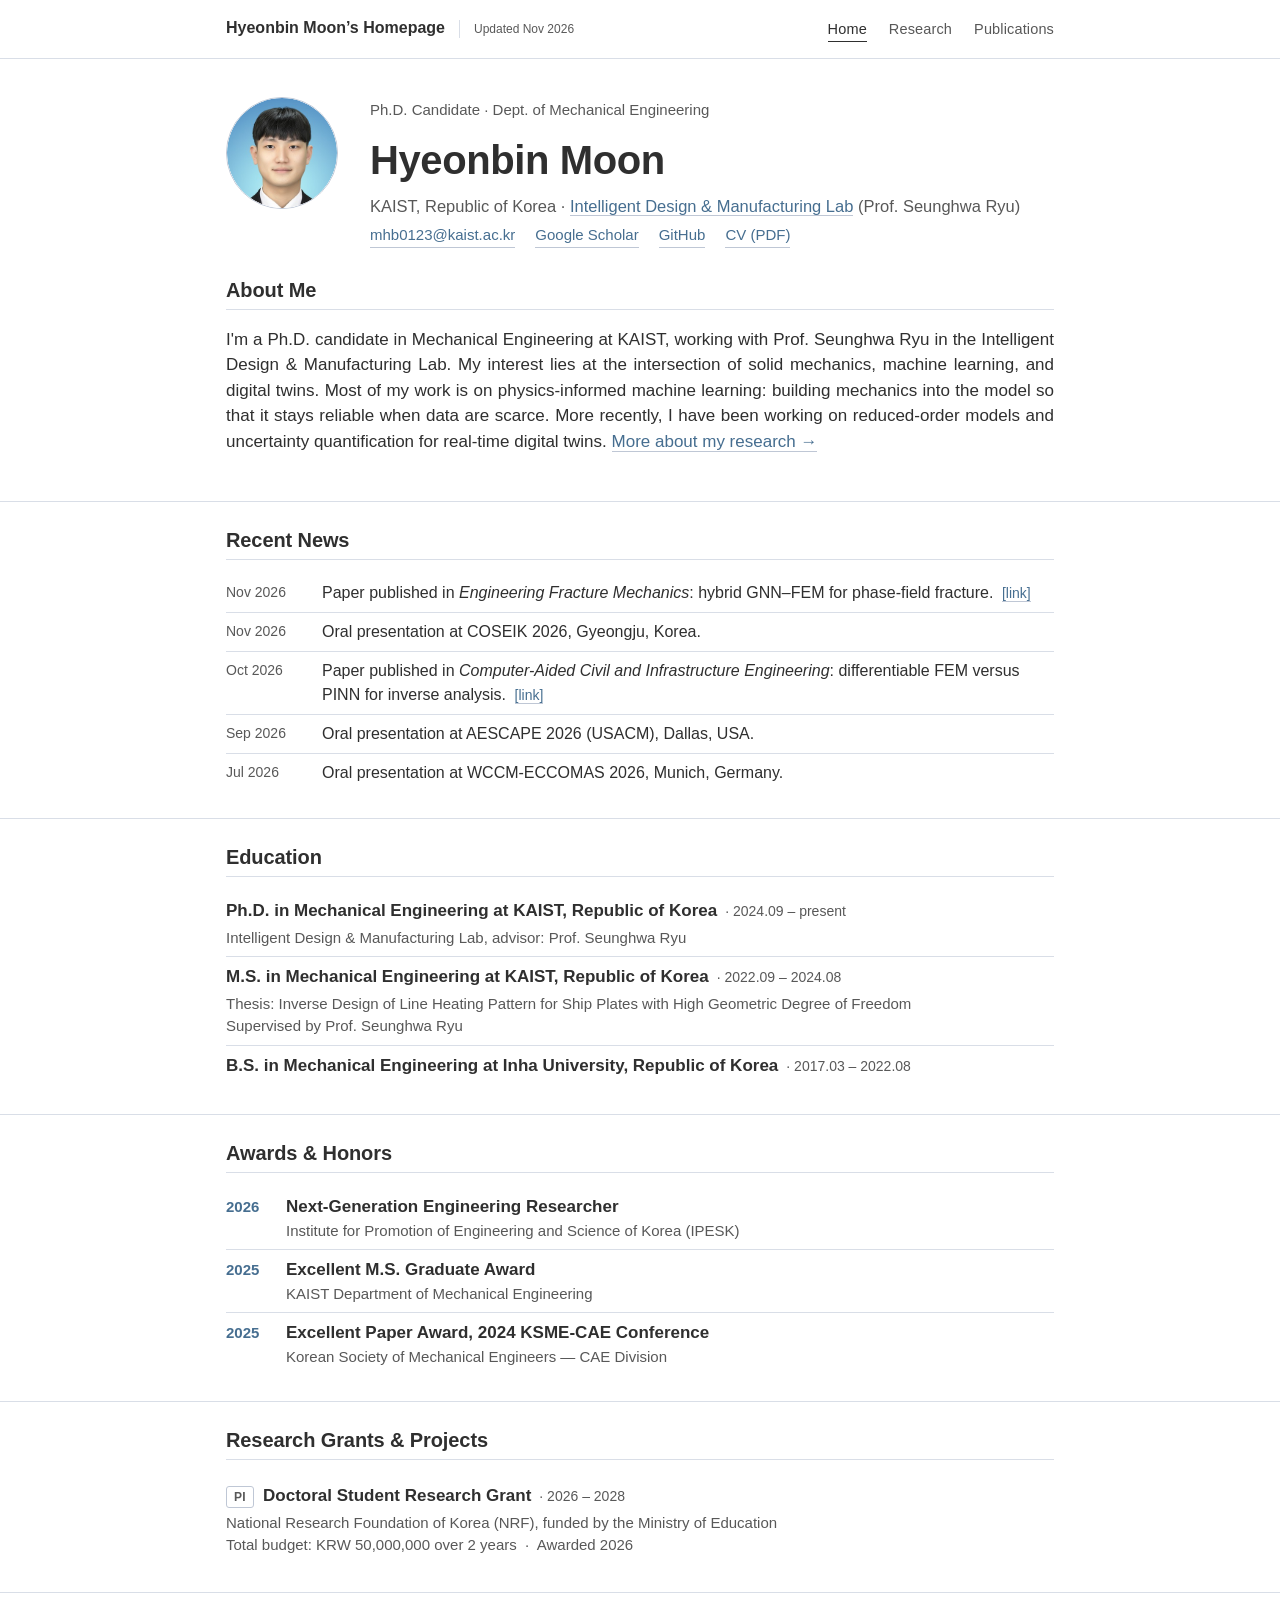
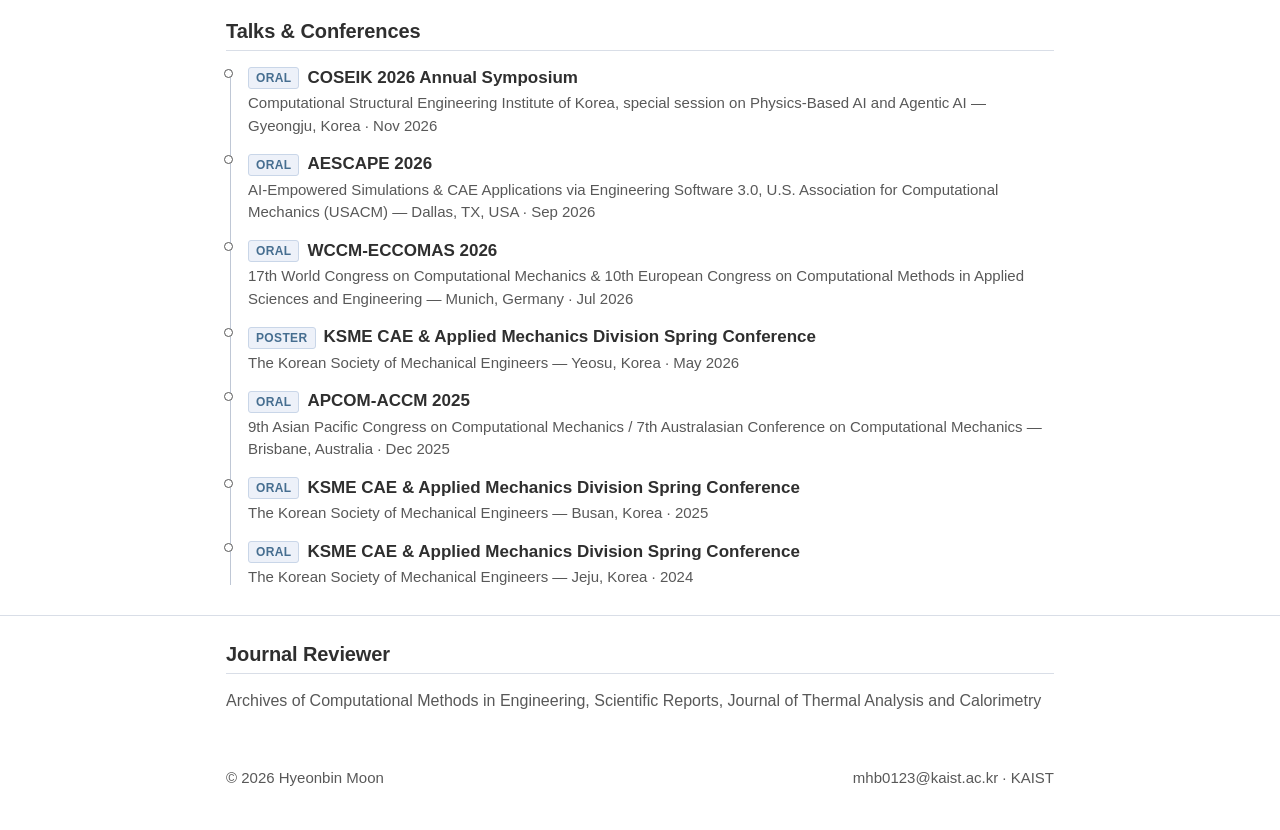
==== commit 9b5eb576: "Add CV (PDF) link; broaden Research page wording - files/Hyeonbin_Moon_CV.pdf: CV generated from the" ====
--- a/index.html
+++ b/index.html
@@ -74,6 +74,7 @@
         <a href="mailto:mhb0123@kaist.ac.kr">mhb0123@kaist.ac.kr</a>
         <a href="https://scholar.google.com/citations?hl=en&user=YVXCVJMAAAAJ" target="_blank" rel="noopener">Google Scholar</a>
         <a href="https://github.com/HyeonBin-Moon" target="_blank" rel="noopener">GitHub</a>
+        <a href="files/Hyeonbin_Moon_CV.pdf" target="_blank" rel="noopener">CV (PDF)</a>
       </div>
     </div>
   </div>
